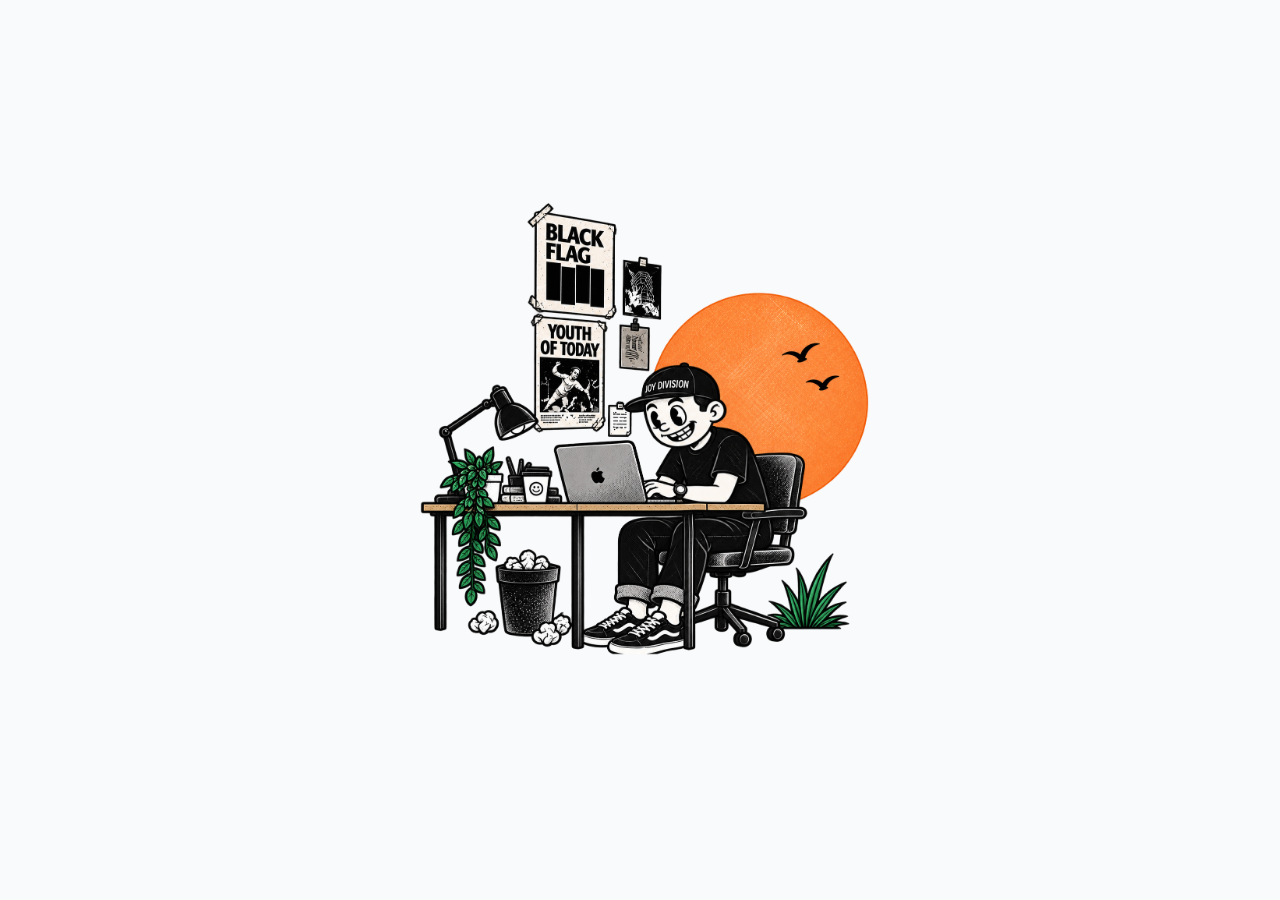
==== index.html @ a3564356 "Use animated WebP artwork directly on homepage" ====
<!doctype html>
<html lang="en">
<head>
<meta charset="utf-8">
<meta name="viewport" content="width=device-width,initial-scale=1">
<meta name="theme-color" content="#f9fafb">
<title>Dion — Product Designer</title>
<script>
try{
  const reduceMotion=window.matchMedia("(prefers-reduced-motion: reduce)").matches;
  if(!reduceMotion&&!sessionStorage.getItem("portfolioIntroSeen")){
    document.documentElement.classList.add("first-visit-intro");
    sessionStorage.setItem("portfolioIntroSeen","1");
  }
}catch(e){}
</script>
<link rel="preconnect" href="https://fonts.googleapis.com">
<link rel="preload" as="image" href="/assets/motion/home-motion-poc-v6-head-torso-stronger.webp" type="image/webp" fetchpriority="high">
<link rel="preload" as="image" href="/assets/motion/homepage-unfiltered-skate-motion.webp" type="image/webp">
<link rel="prefetch" href="/about.html">
<link rel="preconnect" href="https://fonts.gstatic.com" crossorigin>
<link href="https://fonts.googleapis.com/css2?family=Instrument+Sans:ital,wght@0,400;0,500;0,600;0,700;1,700&family=Inter:wght@500&display=swap" rel="stylesheet">
<style>
:root{--bg:#f9fafb;--ink:#111827;--body:#374151;--muted:#6b7280;--green:#15803d;--orange:#ff9340;--bar:#f4f3f6;--blue:#2563eb}
*{box-sizing:border-box}html,body{margin:0;min-height:100%;background:var(--bg);color:var(--ink)}
body{font-family:"Instrument Sans",system-ui,sans-serif}
.page{height:100svh;min-height:600px;display:flex;flex-direction:column;overflow:hidden}.page.page-enter .hero,.page.page-enter .modebar{opacity:0;transform:translateY(12px)}.page.page-enter.is-loaded .hero,.page.page-enter.is-loaded .modebar{opacity:1;transform:none;transition:opacity .58s ease,transform .62s cubic-bezier(.22,1,.36,1)}.page.page-enter.is-loaded .modebar{transition-delay:.08s}
.nav{height:92px;flex:0 0 92px;padding:32px 80px;display:flex;align-items:center;justify-content:space-between}
.logo{width:23px;height:28px;display:block}.navlinks{display:flex;gap:48px}.nav a,.secondary{font-size:14px;font-weight:500;color:var(--muted);text-decoration:none}.navlinks a{position:relative;transition:color .22s ease}.navlinks a:hover,.navlinks a:focus-visible,.navlinks a.active{color:var(--ink)}.navlinks a::after{content:"";position:absolute;left:0;right:0;top:50%;height:3px;background:var(--orange);transform:scaleX(0);transform-origin:left center;transition:transform .62s cubic-bezier(.22,1,.36,1);transition-delay:0s;pointer-events:none}.navlinks a.active::after,.navlinks a.is-leaving::after{transform:scaleX(1);transition-delay:.18s}
.hero{flex:1;min-height:0;display:grid;grid-template-columns:minmax(300px,1fr) minmax(350px,1fr);gap:56px;align-items:center;padding:clamp(24px,5vh,72px) 80px}
.art-stage{position:relative;width:100%;aspect-ratio:1312/1199;max-height:100%}.art{position:absolute;inset:0;width:100%;height:100%;object-fit:contain;display:block;opacity:0;transform:translateX(12px);transition:opacity .58s ease,transform .65s cubic-bezier(.22,1,.36,1);pointer-events:none}.art.is-active{opacity:1;transform:translateX(0);z-index:1}
.copy{display:flex;flex-direction:column;gap:clamp(22px,3.2vh,40px);align-items:flex-start}.copy>h1,.copy>.intro,.copy>.actions{transition:opacity .3s ease,transform .42s cubic-bezier(.22,1,.36,1)}.hero.is-switching .copy>h1,.hero.is-switching .copy>.intro,.hero.is-switching .copy>.actions{opacity:0;transform:translateY(8px)}.hero.is-entering .copy>h1{animation:copyIn .42s .03s both cubic-bezier(.22,1,.36,1)}.hero.is-entering .copy>.intro{animation:copyIn .42s .09s both cubic-bezier(.22,1,.36,1)}.hero.is-entering .copy>.actions{animation:copyIn .42s .15s both cubic-bezier(.22,1,.36,1)}@keyframes copyIn{from{opacity:0;transform:translateY(8px)}to{opacity:1;transform:none}}@media(prefers-reduced-motion:reduce){.art,.copy>h1,.copy>.intro,.copy>.actions,.switch,.knob,.navlinks a,.navlinks a::after,.mode-nudge,.mode-nudge path{transition:none!important;animation:none!important}}
h1{font-size:clamp(48px,4.45vw,64px);line-height:.95;letter-spacing:-.035em;margin:0;font-weight:700;max-width:612px}
.accent-green{color:var(--green);font-style:italic}.accent-orange{color:var(--orange);font-style:italic}.strike{text-decoration:line-through}
.intro{font-size:clamp(19px,1.67vw,24px);line-height:1.6;color:var(--body);margin:0;max-width:612px}
.actions{display:flex;align-items:center;gap:24px}.primary{border:0;border-radius:4px;background:var(--ink);color:#fff;padding:14px 28px;font:600 14px "Instrument Sans",sans-serif;text-decoration:none;cursor:pointer}.secondary{font-weight:600;border:0;background:none;padding:0;cursor:pointer}
.modebar{height:68px;flex:0 0 68px;background:var(--bar);display:flex;align-items:center;justify-content:center;position:relative}.mode-nudge{position:absolute;left:50%;bottom:52px;width:250px;text-align:center;transform:translateX(-50%) translateY(6px);opacity:0;visibility:hidden;pointer-events:none;color:#4b5563;font:500 16px/1.25 "Instrument Sans",sans-serif;font-style:italic;transition:opacity .5s ease,transform .55s cubic-bezier(.22,1,.36,1),visibility 0s linear .55s}.mode-nudge.is-visible{opacity:1;visibility:visible;transform:translateX(-50%) translateY(0);transition-delay:0s;animation:nudgeBob 1.8s .7s ease-in-out infinite}.mode-nudge svg{display:block;width:82px;height:38px;margin:3px auto 0;overflow:visible}.mode-nudge path{fill:none;stroke:currentColor;stroke-width:1.8;stroke-linecap:round;stroke-linejoin:round;stroke-dasharray:120;stroke-dashoffset:120}.mode-nudge.is-visible path{animation:nudgeDraw .8s .18s forwards cubic-bezier(.22,1,.36,1)}@keyframes nudgeDraw{to{stroke-dashoffset:0}}@keyframes nudgeBob{0%,100%{margin-bottom:0}50%{margin-bottom:5px}}
.mode{display:flex;align-items:center;gap:16px;font:500 16px/24px Inter,sans-serif;letter-spacing:.08px}.mode-label{color:var(--muted);cursor:pointer;transition:color .22s ease}.mode-label:hover,.mode-label:focus-visible,.mode-label.is-active{color:var(--ink)}
.switch{width:68px;height:36px;padding:2px;border:0;border-radius:999px;background:#e1e5ed;display:flex;align-items:center;cursor:pointer;transition:background .28s ease}.switch:hover{background:rgba(37,99,235,.5)}.knob{width:32px;height:32px;border-radius:50%;background:#fff;box-shadow:0 1px 2px rgba(0,0,0,.15);display:grid;place-items:center;transform:translateX(0);transition:transform .2s}.knob:before{content:"×";font:500 20px/1 Inter;color:#6b7280}
body.unfiltered .switch{background:var(--blue)}body.unfiltered .switch:hover{background:rgba(37,99,235,.5)}body.unfiltered .knob{transform:translateX(32px)}body.unfiltered .knob:before{content:"✓";font-size:15px;color:var(--blue)}
.page.is-page-leaving .hero,.page.is-page-leaving .modebar{opacity:0;transform:translateY(10px);transition:opacity .38s ease,transform .44s cubic-bezier(.22,1,.36,1)}@media(max-width:900px){.page{height:auto;min-height:100svh;overflow:visible}.nav{height:auto;flex:0 0 auto;padding:24px 28px}.navlinks{gap:24px}.hero{min-height:calc(100svh - 160px);grid-template-columns:1fr;gap:32px;padding:40px 28px 56px}.art-stage{max-width:560px;margin:auto}.copy{gap:28px;align-items:center;text-align:center}.actions{justify-content:center}h1{font-size:clamp(44px,10vw,64px)}.intro{font-size:20px}.modebar{position:sticky;bottom:0;z-index:5}}
@media(max-width:520px){.nav{padding:22px 20px}.navlinks{gap:18px}.hero{padding:24px 20px 40px}.art{min-width:0}.copy{min-width:0;align-items:center;text-align:center}h1{font-size:44px}.intro{font-size:18px;line-height:1.55}.actions{align-items:center;justify-content:center;flex-direction:column;gap:18px}.mode{gap:10px;font-size:14px}.switch{transform:scale(.9)}}


/* First-visit homepage choreography */
.first-visit-intro .page.page-enter .hero{opacity:1;transform:none}
.first-visit-intro .nav{opacity:0;transform:translateY(-14px)}
.first-visit-intro .copy>h1,
.first-visit-intro .copy>.intro,
.first-visit-intro .copy>.actions{opacity:0;transform:translateY(12px)}
.first-visit-intro .modebar{opacity:0!important;transform:translateY(14px)!important}
.first-visit-intro .art-stage{opacity:0;transform:translate(var(--intro-x,0px),calc(var(--intro-y,0px) + 8px)) scale(.965);will-change:transform,opacity}
.first-visit-intro.intro-art-visible .art-stage{opacity:1;transform:translate(var(--intro-x,0px),calc(var(--intro-y,0px) - 3px)) scale(1);transition:opacity 1.05s cubic-bezier(.22,.61,.36,1),transform 1.25s cubic-bezier(.16,1,.3,1)}
.first-visit-intro.intro-art-settled .art-stage{opacity:1;transform:none;transition:transform .95s cubic-bezier(.16,1,.3,1)}
.first-visit-intro.intro-content-visible .copy>h1{opacity:1;transform:none;transition:opacity .68s ease,transform .82s cubic-bezier(.16,1,.3,1)}
.first-visit-intro.intro-content-visible .copy>.intro{opacity:1;transform:none;transition:opacity .68s .12s ease,transform .82s .12s cubic-bezier(.16,1,.3,1)}
.first-visit-intro.intro-content-visible .copy>.actions{opacity:1;transform:none;transition:opacity .68s .24s ease,transform .82s .24s cubic-bezier(.16,1,.3,1)}
.first-visit-intro.intro-chrome-visible .nav{opacity:1;transform:none;transition:opacity .85s ease,transform 1s cubic-bezier(.16,1,.3,1)}
.first-visit-intro.intro-chrome-visible .modebar{opacity:1!important;transform:none!important;transition:opacity .85s .08s ease,transform 1s .08s cubic-bezier(.16,1,.3,1)!important}
@media(max-width:900px){
  .first-visit-intro .art-stage{transform:translateY(8px) scale(.975)}
  .first-visit-intro.intro-art-visible .art-stage{transform:translateY(-3px) scale(1)}
  .first-visit-intro.intro-art-settled .art-stage{transform:none}
}

/* Accessibility hardening */
.skip-link{position:fixed;top:12px;left:12px;z-index:9999;padding:10px 14px;background:#111827;color:#fff;border-radius:6px;font:600 14px/1.2 "Instrument Sans",sans-serif;text-decoration:none;transform:translateY(-160%);transition:transform .2s ease}
.skip-link:focus{transform:translateY(0)}
a:focus-visible,button:focus-visible,[tabindex]:focus-visible{outline:3px solid #ff9340;outline-offset:4px;border-radius:3px}
@media(prefers-reduced-motion:reduce){html{scroll-behavior:auto!important}*,*::before,*::after{animation-duration:.01ms!important;animation-iteration-count:1!important;transition-duration:.01ms!important;transition-delay:0s!important}}
</style></head>
<body>
<a class="skip-link" href="#main-content">Skip to main content</a><div class="page page-enter"><header class="nav">
<img class="logo" src="/assets/dp-logo.svg" alt="Dion">
<nav class="navlinks" aria-label="Main navigation"><a class="active" href="/" aria-current="page">Home</a><a href="/work.html">Work</a><a href="/about.html">About + Contact</a></nav></header>
<main id="main-content" class="hero"><div class="art-stage"><img id="artFiltered" class="art is-active" src="/assets/motion/home-motion-poc-v6-head-torso-stronger.webp" alt="" fetchpriority="high" decoding="async"><img id="artUnfiltered" class="art" src="/assets/motion/homepage-unfiltered-skate-motion.webp" alt="" loading="eager" decoding="async"></div>
<section class="copy" aria-live="polite"><h1 id="headline">Designing <span class="accent-green">thoughtful</span> digital <span class="accent-orange">products</span>.</h1>
<p class="intro" id="intro">Hi, I'm Dion - a Lead Product Designer based in Berlin with 13+ years of experience designing digital products across mobile and web.</p>
<div class="actions"><a class="primary" id="workCta" href="/work.html">View selected work →</a><a class="secondary" id="cvCta" href="/assets/Dion_Pramadhan-Resume-2026.pdf" download>Download CV</a></div></section></main>
<footer class="modebar"><div id="modeNudge" class="mode-nudge" aria-hidden="true"><span id="nudgeText">Try the wild side.</span><svg id="nudgeArrow" viewBox="0 0 82 38" aria-hidden="true"><path d="M3 4 C 24 5, 48 8, 60 24 C 65 30, 68 33, 76 34 M 67 27 L 76 34 L 68 37"/></svg></div><div class="mode"><span id="filteredLabel" class="mode-label is-active" role="button" tabindex="0">Filtered</span><button id="modeSwitch" class="switch" type="button" role="switch" aria-checked="false" aria-label="Toggle unfiltered mode"><span class="knob"></span></button><span id="unfilteredLabel" class="mode-label" role="button" tabindex="0">Unfiltered</span></div></footer></div>
<script>
const pageEl=document.querySelector(".page");
const isFirstVisitIntro=document.documentElement.classList.contains("first-visit-intro");
if(isFirstVisitIntro){
  const stage=document.querySelector(".art-stage");
  const positionIntroArt=()=>{
    if(window.matchMedia("(max-width: 900px)").matches){
      stage.style.setProperty("--intro-x","0px");
      stage.style.setProperty("--intro-y","0px");
      return;
    }
    const rect=stage.getBoundingClientRect();
    const dx=(window.innerWidth/2)-(rect.left+rect.width/2);
    const dy=(window.innerHeight/2)-(rect.top+rect.height/2);
    stage.style.setProperty("--intro-x",dx+"px");
    stage.style.setProperty("--intro-y",dy+"px");
  };
  positionIntroArt();
  requestAnimationFrame(()=>requestAnimationFrame(()=>{
    setTimeout(()=>{
      document.documentElement.classList.add("intro-art-visible");
      setTimeout(()=>document.documentElement.classList.add("intro-art-settled"),820);
      setTimeout(()=>document.documentElement.classList.add("intro-content-visible"),1450);
      setTimeout(()=>document.documentElement.classList.add("intro-chrome-visible"),2250);
      setTimeout(()=>{
        document.documentElement.classList.remove("first-visit-intro","intro-art-visible","intro-art-settled","intro-content-visible","intro-chrome-visible");
        stage.style.removeProperty("--intro-x");
        stage.style.removeProperty("--intro-y");
        pageEl.classList.add("is-loaded");
      },3350);
    },320);
  }));
}else{
  requestAnimationFrame(()=>requestAnimationFrame(()=>pageEl.classList.add("is-loaded")));
}
const filtered={art:"/assets/motion/home-motion-poc-v6-head-torso-stronger.webp",headline:'Designing <span class="accent-green">thoughtful</span> digital <span class="accent-orange">products</span>.',intro:"Hi, I'm Dion - a Lead Product Designer based in Berlin with 13+ years of experience designing digital products across mobile and web.",work:"View selected work →",cv:"Download CV"};
const unfiltered={art:"/assets/motion/homepage-unfiltered-skate-motion.webp",headline:'Designing <span class="accent-green strike">fucking</span><span class="accent-green"> useful</span> digital <span class="accent-orange strike">shit</span>.',intro:"Hi, I’m Dion. I’ve spent 13+ years designing digital shit, arguing about edge cases, fixing things nobody thought about, and occasionally moving rectangles around until everyone agrees.",work:"Fine, show me the work →",cv:"Another goddamn CV"};
const sw=document.getElementById("modeSwitch"),modeNudge=document.getElementById("modeNudge"),nudgeArrow=document.getElementById("nudgeArrow"),nudgeText=document.getElementById("nudgeText"),filteredLabel=document.getElementById("filteredLabel"),unfilteredLabel=document.getElementById("unfilteredLabel"),hero=document.querySelector(".hero"),artFiltered=document.getElementById("artFiltered"),artUnfiltered=document.getElementById("artUnfiltered"),headline=document.getElementById("headline"),intro=document.getElementById("intro"),work=document.getElementById("workCta"),cv=document.getElementById("cvCta");let isUnfiltered=false,isAnimating=false,nudgeTimer=null,nudgeHideTimer=null;

const hideNudge=()=>{clearTimeout(nudgeHideTimer);modeNudge.classList.remove("is-visible")};const nudgeCopy=()=>isUnfiltered?"Back to the professional side.":"Try the wild side.";const scheduleNudge=(delay=11000)=>{clearTimeout(nudgeTimer);nudgeTimer=setTimeout(()=>{showNudge(nudgeCopy(),4200)},delay)};const showNudge=(text,duration=4200)=>{hideNudge();nudgeText.textContent=text;nudgeArrow.style.transform=isUnfiltered?"scaleX(-1)":"none";requestAnimationFrame(()=>modeNudge.classList.add("is-visible"));nudgeHideTimer=setTimeout(()=>{hideNudge();scheduleNudge(11000)},duration)};scheduleNudge(isFirstVisitIntro?7300:3000);
sw.addEventListener("click",()=>{if(isAnimating)return;clearTimeout(nudgeTimer);hideNudge();isAnimating=true;isUnfiltered=!isUnfiltered;const s=isUnfiltered?unfiltered:filtered;document.body.classList.toggle("unfiltered",isUnfiltered);sw.setAttribute("aria-checked",String(isUnfiltered));filteredLabel.classList.toggle("is-active",!isUnfiltered);unfilteredLabel.classList.toggle("is-active",isUnfiltered);hero.classList.remove("is-entering");hero.classList.add("is-switching");setTimeout(()=>{artFiltered.classList.toggle("is-active",!isUnfiltered);artUnfiltered.classList.toggle("is-active",isUnfiltered);headline.innerHTML=s.headline;intro.textContent=s.intro;work.textContent=s.work;cv.textContent=s.cv;hero.classList.remove("is-switching");void hero.offsetWidth;hero.classList.add("is-entering");setTimeout(()=>{hero.classList.remove("is-entering");isAnimating=false;nudgeTimer=setTimeout(()=>showNudge(nudgeCopy(),4500),1500)},620)},260);});
const setMode=wantUnfiltered=>{if(isAnimating||isUnfiltered===wantUnfiltered)return;sw.click()};filteredLabel.addEventListener("click",()=>setMode(false));unfilteredLabel.addEventListener("click",()=>setMode(true));filteredLabel.addEventListener("keydown",e=>{if(e.key==="Enter"||e.key===" "){e.preventDefault();setMode(false)}});unfilteredLabel.addEventListener("keydown",e=>{if(e.key==="Enter"||e.key===" "){e.preventDefault();setMode(true)}});
document.querySelectorAll(".navlinks a:not(.active)").forEach(link=>{link.addEventListener("click",e=>{const href=link.getAttribute("href");if(!href||href.startsWith("mailto:"))return;e.preventDefault();document.querySelectorAll(".navlinks a").forEach(a=>a.classList.remove("active","is-leaving"));link.classList.add("active","is-leaving");const page=document.querySelector(".page");setTimeout(()=>page&&page.classList.add("is-page-leaving"),260);setTimeout(()=>{if(href.startsWith("#")){const target=document.querySelector(href);if(target)target.scrollIntoView({behavior:"smooth"});else location.href=href}else location.href=href},980)})});
</script></body></html>
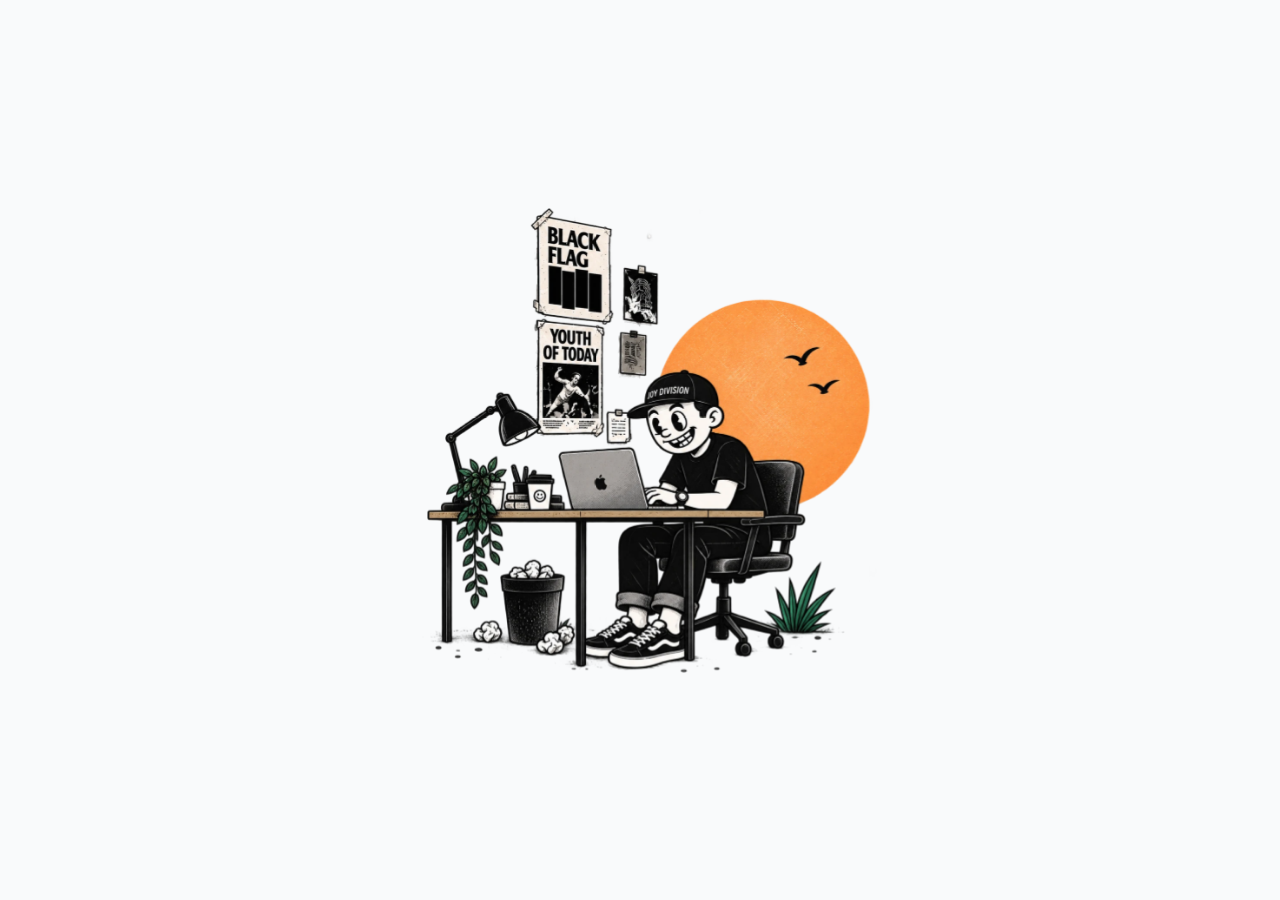
==== commit e67498eb: "Revert homepage artwork to static images" ====
--- a/index.html
+++ b/index.html
@@ -15,8 +15,8 @@
 }catch(e){}
 </script>
 <link rel="preconnect" href="https://fonts.googleapis.com">
-<link rel="preload" as="image" href="/assets/motion/home-motion-poc-v6-head-torso-stronger.webp" type="image/webp" fetchpriority="high">
-<link rel="preload" as="image" href="/assets/motion/homepage-unfiltered-skate-motion.webp" type="image/webp">
+<link rel="preload" as="image" href="/assets/home-filtered.webp" type="image/webp" fetchpriority="high">
+<link rel="preload" as="image" href="/assets/home-unfiltered.webp" type="image/webp">
 <link rel="prefetch" href="/about.html">
 <link rel="preconnect" href="https://fonts.gstatic.com" crossorigin>
 <link href="https://fonts.googleapis.com/css2?family=Instrument+Sans:ital,wght@0,400;0,500;0,600;0,700;1,700&family=Inter:wght@500&display=swap" rel="stylesheet">
@@ -73,7 +73,7 @@
 <a class="skip-link" href="#main-content">Skip to main content</a><div class="page page-enter"><header class="nav">
 <img class="logo" src="/assets/dp-logo.svg" alt="Dion">
 <nav class="navlinks" aria-label="Main navigation"><a class="active" href="/" aria-current="page">Home</a><a href="/work.html">Work</a><a href="/about.html">About + Contact</a></nav></header>
-<main id="main-content" class="hero"><div class="art-stage"><img id="artFiltered" class="art is-active" src="/assets/motion/home-motion-poc-v6-head-torso-stronger.webp" alt="" fetchpriority="high" decoding="async"><img id="artUnfiltered" class="art" src="/assets/motion/homepage-unfiltered-skate-motion.webp" alt="" loading="eager" decoding="async"></div>
+<main id="main-content" class="hero"><div class="art-stage"><img id="artFiltered" class="art is-active" src="/assets/home-filtered.webp" alt="" fetchpriority="high" decoding="async"><img id="artUnfiltered" class="art" src="/assets/home-unfiltered.webp" alt="" loading="eager" decoding="async"></div>
 <section class="copy" aria-live="polite"><h1 id="headline">Designing <span class="accent-green">thoughtful</span> digital <span class="accent-orange">products</span>.</h1>
 <p class="intro" id="intro">Hi, I'm Dion - a Lead Product Designer based in Berlin with 13+ years of experience designing digital products across mobile and web.</p>
 <div class="actions"><a class="primary" id="workCta" href="/work.html">View selected work →</a><a class="secondary" id="cvCta" href="/assets/Dion_Pramadhan-Resume-2026.pdf" download>Download CV</a></div></section></main>
@@ -113,8 +113,8 @@
 }else{
   requestAnimationFrame(()=>requestAnimationFrame(()=>pageEl.classList.add("is-loaded")));
 }
-const filtered={art:"/assets/motion/home-motion-poc-v6-head-torso-stronger.webp",headline:'Designing <span class="accent-green">thoughtful</span> digital <span class="accent-orange">products</span>.',intro:"Hi, I'm Dion - a Lead Product Designer based in Berlin with 13+ years of experience designing digital products across mobile and web.",work:"View selected work →",cv:"Download CV"};
-const unfiltered={art:"/assets/motion/homepage-unfiltered-skate-motion.webp",headline:'Designing <span class="accent-green strike">fucking</span><span class="accent-green"> useful</span> digital <span class="accent-orange strike">shit</span>.',intro:"Hi, I’m Dion. I’ve spent 13+ years designing digital shit, arguing about edge cases, fixing things nobody thought about, and occasionally moving rectangles around until everyone agrees.",work:"Fine, show me the work →",cv:"Another goddamn CV"};
+const filtered={art:"/assets/home-filtered.webp",headline:'Designing <span class="accent-green">thoughtful</span> digital <span class="accent-orange">products</span>.',intro:"Hi, I'm Dion - a Lead Product Designer based in Berlin with 13+ years of experience designing digital products across mobile and web.",work:"View selected work →",cv:"Download CV"};
+const unfiltered={art:"/assets/home-unfiltered.webp",headline:'Designing <span class="accent-green strike">fucking</span><span class="accent-green"> useful</span> digital <span class="accent-orange strike">shit</span>.',intro:"Hi, I’m Dion. I’ve spent 13+ years designing digital shit, arguing about edge cases, fixing things nobody thought about, and occasionally moving rectangles around until everyone agrees.",work:"Fine, show me the work →",cv:"Another goddamn CV"};
 const sw=document.getElementById("modeSwitch"),modeNudge=document.getElementById("modeNudge"),nudgeArrow=document.getElementById("nudgeArrow"),nudgeText=document.getElementById("nudgeText"),filteredLabel=document.getElementById("filteredLabel"),unfilteredLabel=document.getElementById("unfilteredLabel"),hero=document.querySelector(".hero"),artFiltered=document.getElementById("artFiltered"),artUnfiltered=document.getElementById("artUnfiltered"),headline=document.getElementById("headline"),intro=document.getElementById("intro"),work=document.getElementById("workCta"),cv=document.getElementById("cvCta");let isUnfiltered=false,isAnimating=false,nudgeTimer=null,nudgeHideTimer=null;
 
 const hideNudge=()=>{clearTimeout(nudgeHideTimer);modeNudge.classList.remove("is-visible")};const nudgeCopy=()=>isUnfiltered?"Back to the professional side.":"Try the wild side.";const scheduleNudge=(delay=11000)=>{clearTimeout(nudgeTimer);nudgeTimer=setTimeout(()=>{showNudge(nudgeCopy(),4200)},delay)};const showNudge=(text,duration=4200)=>{hideNudge();nudgeText.textContent=text;nudgeArrow.style.transform=isUnfiltered?"scaleX(-1)":"none";requestAnimationFrame(()=>modeNudge.classList.add("is-visible"));nudgeHideTimer=setTimeout(()=>{hideNudge();scheduleNudge(11000)},duration)};scheduleNudge(isFirstVisitIntro?7300:3000);
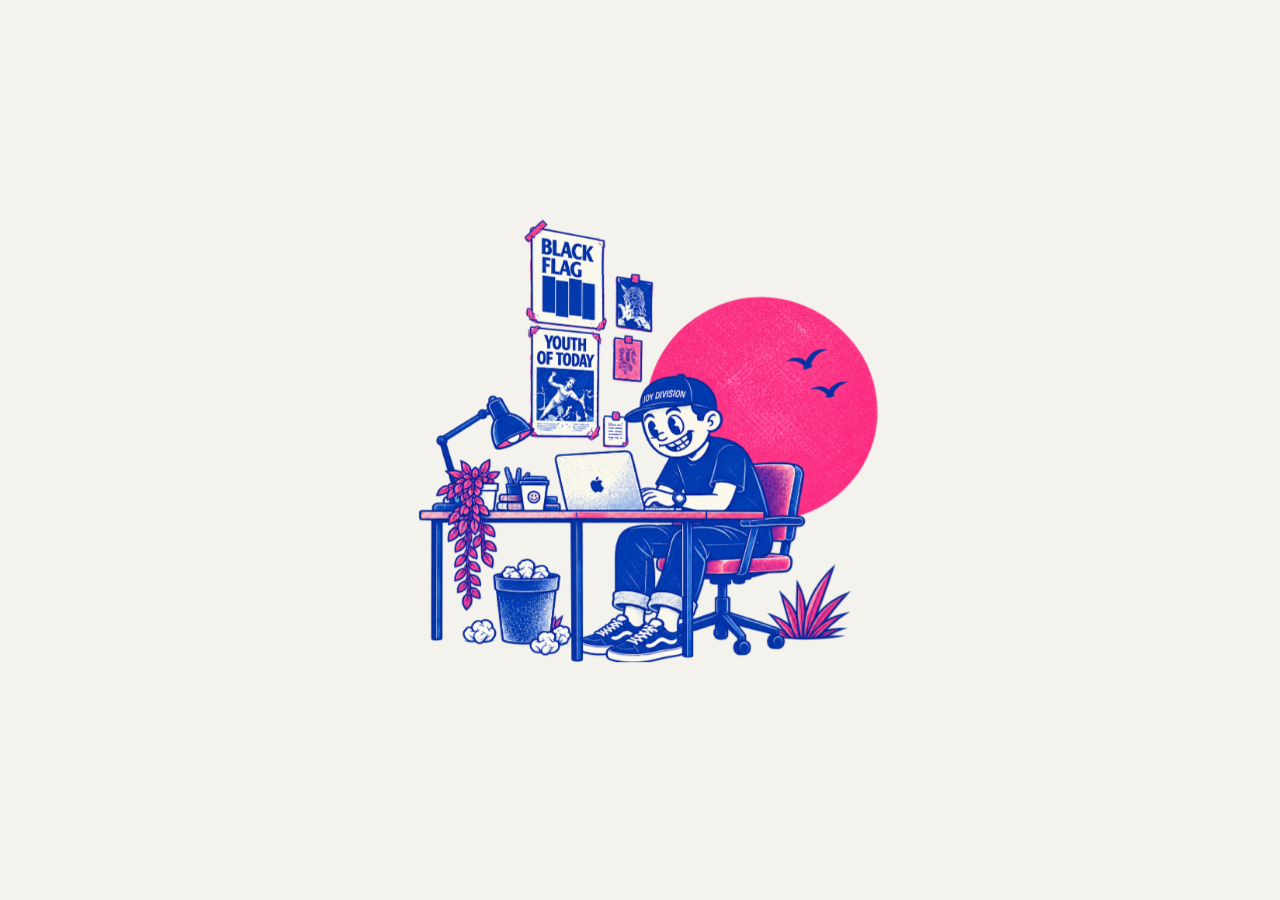
==== commit 49a99337: "Refresh homepage illustrations and palette" ====
--- a/index.html
+++ b/index.html
@@ -3,7 +3,7 @@
 <head>
 <meta charset="utf-8">
 <meta name="viewport" content="width=device-width,initial-scale=1">
-<meta name="theme-color" content="#f9fafb">
+<meta name="theme-color" content="#f3f2ed">
 <title>Dion — Product Designer</title>
 <script>
 try{
@@ -15,25 +15,25 @@
 }catch(e){}
 </script>
 <link rel="preconnect" href="https://fonts.googleapis.com">
-<link rel="preload" as="image" href="/assets/home-filtered.webp" type="image/webp" fetchpriority="high">
-<link rel="preload" as="image" href="/assets/home-unfiltered.webp" type="image/webp">
+<link rel="preload" as="image" href="/assets/pramadion-home-desk.webp" type="image/webp" fetchpriority="high">
+<link rel="preload" as="image" href="/assets/pramadion-home-skate.webp" type="image/webp">
 <link rel="prefetch" href="/about.html">
 <link rel="preconnect" href="https://fonts.gstatic.com" crossorigin>
 <link href="https://fonts.googleapis.com/css2?family=Instrument+Sans:ital,wght@0,400;0,500;0,600;0,700;1,700&family=Inter:wght@500&display=swap" rel="stylesheet">
 <style>
-:root{--bg:#f9fafb;--ink:#111827;--body:#374151;--muted:#6b7280;--green:#15803d;--orange:#ff9340;--bar:#f4f3f6;--blue:#2563eb}
+:root{--bg:#f3f2ed;--ink:#2b4d8e;--body:#2b4d8e;--muted:#66779d;--green:#2b4d8e;--orange:#c84b7e;--bar:#f3f2ed;--blue:#2b4d8e;--pink:#c84b7e}
 *{box-sizing:border-box}html,body{margin:0;min-height:100%;background:var(--bg);color:var(--ink)}
 body{font-family:"Instrument Sans",system-ui,sans-serif}
 .page{height:100svh;min-height:600px;display:flex;flex-direction:column;overflow:hidden}.page.page-enter .hero,.page.page-enter .modebar{opacity:0;transform:translateY(12px)}.page.page-enter.is-loaded .hero,.page.page-enter.is-loaded .modebar{opacity:1;transform:none;transition:opacity .58s ease,transform .62s cubic-bezier(.22,1,.36,1)}.page.page-enter.is-loaded .modebar{transition-delay:.08s}
 .nav{height:92px;flex:0 0 92px;padding:32px 80px;display:flex;align-items:center;justify-content:space-between}
-.logo{width:23px;height:28px;display:block}.navlinks{display:flex;gap:48px}.nav a,.secondary{font-size:14px;font-weight:500;color:var(--muted);text-decoration:none}.navlinks a{position:relative;transition:color .22s ease}.navlinks a:hover,.navlinks a:focus-visible,.navlinks a.active{color:var(--ink)}.navlinks a::after{content:"";position:absolute;left:0;right:0;top:50%;height:3px;background:var(--orange);transform:scaleX(0);transform-origin:left center;transition:transform .62s cubic-bezier(.22,1,.36,1);transition-delay:0s;pointer-events:none}.navlinks a.active::after,.navlinks a.is-leaving::after{transform:scaleX(1);transition-delay:.18s}
+.logo{width:23px;height:28px;display:block;color:var(--blue)}.navlinks{display:flex;gap:48px}.nav a,.secondary{font-size:14px;font-weight:500;color:var(--muted);text-decoration:none}.navlinks a{position:relative;transition:color .22s ease}.navlinks a:hover,.navlinks a:focus-visible,.navlinks a.active{color:var(--ink)}.navlinks a::after{content:"";position:absolute;left:0;right:0;top:50%;height:3px;background:var(--pink);transform:scaleX(0);transform-origin:left center;transition:transform .62s cubic-bezier(.22,1,.36,1);transition-delay:0s;pointer-events:none}.navlinks a.active::after,.navlinks a.is-leaving::after{transform:scaleX(1);transition-delay:.18s}
 .hero{flex:1;min-height:0;display:grid;grid-template-columns:minmax(300px,1fr) minmax(350px,1fr);gap:56px;align-items:center;padding:clamp(24px,5vh,72px) 80px}
 .art-stage{position:relative;width:100%;aspect-ratio:1312/1199;max-height:100%}.art{position:absolute;inset:0;width:100%;height:100%;object-fit:contain;display:block;opacity:0;transform:translateX(12px);transition:opacity .58s ease,transform .65s cubic-bezier(.22,1,.36,1);pointer-events:none}.art.is-active{opacity:1;transform:translateX(0);z-index:1}
 .copy{display:flex;flex-direction:column;gap:clamp(22px,3.2vh,40px);align-items:flex-start}.copy>h1,.copy>.intro,.copy>.actions{transition:opacity .3s ease,transform .42s cubic-bezier(.22,1,.36,1)}.hero.is-switching .copy>h1,.hero.is-switching .copy>.intro,.hero.is-switching .copy>.actions{opacity:0;transform:translateY(8px)}.hero.is-entering .copy>h1{animation:copyIn .42s .03s both cubic-bezier(.22,1,.36,1)}.hero.is-entering .copy>.intro{animation:copyIn .42s .09s both cubic-bezier(.22,1,.36,1)}.hero.is-entering .copy>.actions{animation:copyIn .42s .15s both cubic-bezier(.22,1,.36,1)}@keyframes copyIn{from{opacity:0;transform:translateY(8px)}to{opacity:1;transform:none}}@media(prefers-reduced-motion:reduce){.art,.copy>h1,.copy>.intro,.copy>.actions,.switch,.knob,.navlinks a,.navlinks a::after,.mode-nudge,.mode-nudge path{transition:none!important;animation:none!important}}
 h1{font-size:clamp(48px,4.45vw,64px);line-height:.95;letter-spacing:-.035em;margin:0;font-weight:700;max-width:612px}
 .accent-green{color:var(--green);font-style:italic}.accent-orange{color:var(--orange);font-style:italic}.strike{text-decoration:line-through}
 .intro{font-size:clamp(19px,1.67vw,24px);line-height:1.6;color:var(--body);margin:0;max-width:612px}
-.actions{display:flex;align-items:center;gap:24px}.primary{border:0;border-radius:4px;background:var(--ink);color:#fff;padding:14px 28px;font:600 14px "Instrument Sans",sans-serif;text-decoration:none;cursor:pointer}.secondary{font-weight:600;border:0;background:none;padding:0;cursor:pointer}
+.actions{display:flex;align-items:center;gap:24px}.primary{border:0;border-radius:4px;background:var(--blue);color:#fff;padding:14px 28px;font:600 14px "Instrument Sans",sans-serif;text-decoration:none;cursor:pointer}.secondary{font-weight:600;border:0;background:none;padding:0;cursor:pointer}
 .modebar{height:68px;flex:0 0 68px;background:var(--bar);display:flex;align-items:center;justify-content:center;position:relative}.mode-nudge{position:absolute;left:50%;bottom:52px;width:250px;text-align:center;transform:translateX(-50%) translateY(6px);opacity:0;visibility:hidden;pointer-events:none;color:#4b5563;font:500 16px/1.25 "Instrument Sans",sans-serif;font-style:italic;transition:opacity .5s ease,transform .55s cubic-bezier(.22,1,.36,1),visibility 0s linear .55s}.mode-nudge.is-visible{opacity:1;visibility:visible;transform:translateX(-50%) translateY(0);transition-delay:0s;animation:nudgeBob 1.8s .7s ease-in-out infinite}.mode-nudge svg{display:block;width:82px;height:38px;margin:3px auto 0;overflow:visible}.mode-nudge path{fill:none;stroke:currentColor;stroke-width:1.8;stroke-linecap:round;stroke-linejoin:round;stroke-dasharray:120;stroke-dashoffset:120}.mode-nudge.is-visible path{animation:nudgeDraw .8s .18s forwards cubic-bezier(.22,1,.36,1)}@keyframes nudgeDraw{to{stroke-dashoffset:0}}@keyframes nudgeBob{0%,100%{margin-bottom:0}50%{margin-bottom:5px}}
 .mode{display:flex;align-items:center;gap:16px;font:500 16px/24px Inter,sans-serif;letter-spacing:.08px}.mode-label{color:var(--muted);cursor:pointer;transition:color .22s ease}.mode-label:hover,.mode-label:focus-visible,.mode-label.is-active{color:var(--ink)}
 .switch{width:68px;height:36px;padding:2px;border:0;border-radius:999px;background:#e1e5ed;display:flex;align-items:center;cursor:pointer;transition:background .28s ease}.switch:hover{background:rgba(37,99,235,.5)}.knob{width:32px;height:32px;border-radius:50%;background:#fff;box-shadow:0 1px 2px rgba(0,0,0,.15);display:grid;place-items:center;transform:translateX(0);transition:transform .2s}.knob:before{content:"×";font:500 20px/1 Inter;color:#6b7280}
@@ -64,16 +64,16 @@
 }
 
 /* Accessibility hardening */
-.skip-link{position:fixed;top:12px;left:12px;z-index:9999;padding:10px 14px;background:#111827;color:#fff;border-radius:6px;font:600 14px/1.2 "Instrument Sans",sans-serif;text-decoration:none;transform:translateY(-160%);transition:transform .2s ease}
+.skip-link{position:fixed;top:12px;left:12px;z-index:9999;padding:10px 14px;background:#2b4d8e;color:#fff;border-radius:6px;font:600 14px/1.2 "Instrument Sans",sans-serif;text-decoration:none;transform:translateY(-160%);transition:transform .2s ease}
 .skip-link:focus{transform:translateY(0)}
-a:focus-visible,button:focus-visible,[tabindex]:focus-visible{outline:3px solid #ff9340;outline-offset:4px;border-radius:3px}
+a:focus-visible,button:focus-visible,[tabindex]:focus-visible{outline:3px solid #c84b7e;outline-offset:4px;border-radius:3px}
 @media(prefers-reduced-motion:reduce){html{scroll-behavior:auto!important}*,*::before,*::after{animation-duration:.01ms!important;animation-iteration-count:1!important;transition-duration:.01ms!important;transition-delay:0s!important}}
 </style></head>
 <body>
 <a class="skip-link" href="#main-content">Skip to main content</a><div class="page page-enter"><header class="nav">
-<img class="logo" src="/assets/dp-logo.svg" alt="Dion">
+<svg class="logo" viewBox="0 0 23 28" role="img" aria-label="Dion" xmlns="http://www.w3.org/2000/svg"><path fill-rule="evenodd" clip-rule="evenodd" d="M11.5 0H0V22.8571H4.6V28H5.75H6.9H11.5V25.7143H6.9V22.8571H11.5C17.8513 22.8571 23 17.7404 23 11.4286C23 5.11675 17.8513 0 11.5 0ZM6.9 18.2857V20.5714H11.5C16.581 20.5714 20.7 16.4781 20.7 11.4286C20.7 6.37909 16.581 2.28571 11.5 2.28571H2.3V20.5714H4.6V18.2857V6.28571V4.57143H11.5C15.3108 4.57143 18.4 7.64149 18.4 11.4286C18.4 15.2157 15.3108 18.2857 11.5 18.2857H9.2V16H11.5C14.0405 16 16.1 13.9533 16.1 11.4286C16.1 8.90383 14.0405 6.85714 11.5 6.85714H6.9V13.1429V16V18.2857Z" fill="currentColor"/></svg>
 <nav class="navlinks" aria-label="Main navigation"><a class="active" href="/" aria-current="page">Home</a><a href="/work.html">Work</a><a href="/about.html">About + Contact</a></nav></header>
-<main id="main-content" class="hero"><div class="art-stage"><img id="artFiltered" class="art is-active" src="/assets/home-filtered.webp" alt="" fetchpriority="high" decoding="async"><img id="artUnfiltered" class="art" src="/assets/home-unfiltered.webp" alt="" loading="eager" decoding="async"></div>
+<main id="main-content" class="hero"><div class="art-stage"><img id="artFiltered" class="art is-active" src="/assets/pramadion-home-desk.webp" alt="" fetchpriority="high" decoding="async"><img id="artUnfiltered" class="art" src="/assets/pramadion-home-skate.webp" alt="" loading="eager" decoding="async"></div>
 <section class="copy" aria-live="polite"><h1 id="headline">Designing <span class="accent-green">thoughtful</span> digital <span class="accent-orange">products</span>.</h1>
 <p class="intro" id="intro">Hi, I'm Dion - a Lead Product Designer based in Berlin with 13+ years of experience designing digital products across mobile and web.</p>
 <div class="actions"><a class="primary" id="workCta" href="/work.html">View selected work →</a><a class="secondary" id="cvCta" href="/assets/Dion_Pramadhan-Resume-2026.pdf" download>Download CV</a></div></section></main>
@@ -113,8 +113,8 @@
 }else{
   requestAnimationFrame(()=>requestAnimationFrame(()=>pageEl.classList.add("is-loaded")));
 }
-const filtered={art:"/assets/home-filtered.webp",headline:'Designing <span class="accent-green">thoughtful</span> digital <span class="accent-orange">products</span>.',intro:"Hi, I'm Dion - a Lead Product Designer based in Berlin with 13+ years of experience designing digital products across mobile and web.",work:"View selected work →",cv:"Download CV"};
-const unfiltered={art:"/assets/home-unfiltered.webp",headline:'Designing <span class="accent-green strike">fucking</span><span class="accent-green"> useful</span> digital <span class="accent-orange strike">shit</span>.',intro:"Hi, I’m Dion. I’ve spent 13+ years designing digital shit, arguing about edge cases, fixing things nobody thought about, and occasionally moving rectangles around until everyone agrees.",work:"Fine, show me the work →",cv:"Another goddamn CV"};
+const filtered={art:"/assets/pramadion-home-desk.webp",headline:'Designing <span class="accent-green">thoughtful</span> digital <span class="accent-orange">products</span>.',intro:"Hi, I'm Dion - a Lead Product Designer based in Berlin with 13+ years of experience designing digital products across mobile and web.",work:"View selected work →",cv:"Download CV"};
+const unfiltered={art:"/assets/pramadion-home-skate.webp",headline:'Designing <span class="accent-green strike">fucking</span><span class="accent-green"> useful</span> digital <span class="accent-orange strike">shit</span>.',intro:"Hi, I’m Dion. I’ve spent 13+ years designing digital shit, arguing about edge cases, fixing things nobody thought about, and occasionally moving rectangles around until everyone agrees.",work:"Fine, show me the work →",cv:"Another goddamn CV"};
 const sw=document.getElementById("modeSwitch"),modeNudge=document.getElementById("modeNudge"),nudgeArrow=document.getElementById("nudgeArrow"),nudgeText=document.getElementById("nudgeText"),filteredLabel=document.getElementById("filteredLabel"),unfilteredLabel=document.getElementById("unfilteredLabel"),hero=document.querySelector(".hero"),artFiltered=document.getElementById("artFiltered"),artUnfiltered=document.getElementById("artUnfiltered"),headline=document.getElementById("headline"),intro=document.getElementById("intro"),work=document.getElementById("workCta"),cv=document.getElementById("cvCta");let isUnfiltered=false,isAnimating=false,nudgeTimer=null,nudgeHideTimer=null;
 
 const hideNudge=()=>{clearTimeout(nudgeHideTimer);modeNudge.classList.remove("is-visible")};const nudgeCopy=()=>isUnfiltered?"Back to the professional side.":"Try the wild side.";const scheduleNudge=(delay=11000)=>{clearTimeout(nudgeTimer);nudgeTimer=setTimeout(()=>{showNudge(nudgeCopy(),4200)},delay)};const showNudge=(text,duration=4200)=>{hideNudge();nudgeText.textContent=text;nudgeArrow.style.transform=isUnfiltered?"scaleX(-1)":"none";requestAnimationFrame(()=>modeNudge.classList.add("is-visible"));nudgeHideTimer=setTimeout(()=>{hideNudge();scheduleNudge(11000)},duration)};scheduleNudge(isFirstVisitIntro?7300:3000);
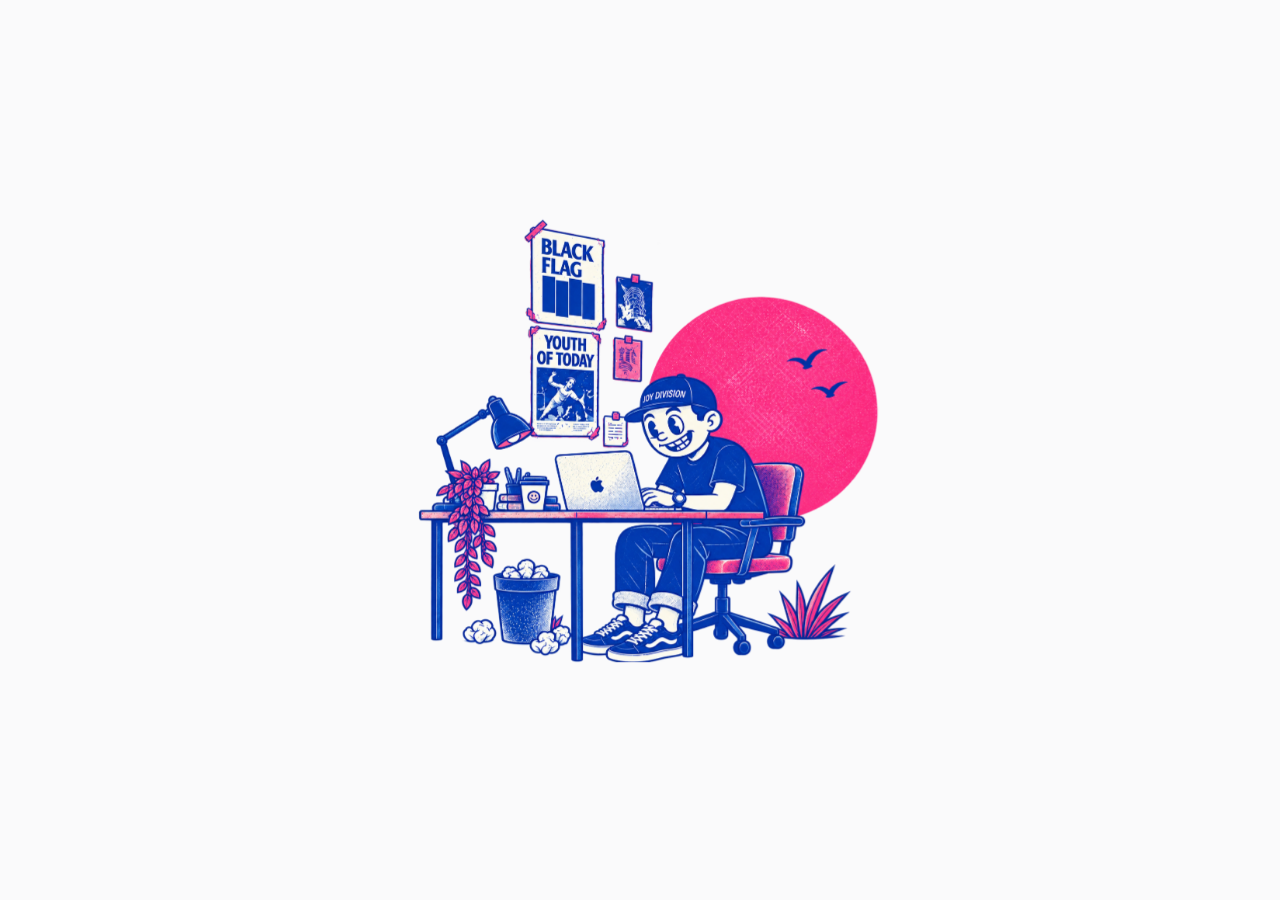
==== commit a70c025f: "Unify site backgrounds to FAFAFB" ====
--- a/index.html
+++ b/index.html
@@ -3,7 +3,7 @@
 <head>
 <meta charset="utf-8">
 <meta name="viewport" content="width=device-width,initial-scale=1">
-<meta name="theme-color" content="#f3f2ed">
+<meta name="theme-color" content="#fafafb">
 <title>Dion — Product Designer</title>
 <script>
 try{
@@ -21,19 +21,19 @@
 <link rel="preconnect" href="https://fonts.gstatic.com" crossorigin>
 <link href="https://fonts.googleapis.com/css2?family=Instrument+Sans:ital,wght@0,400;0,500;0,600;0,700;1,700&family=Inter:wght@500&display=swap" rel="stylesheet">
 <style>
-:root{--bg:#f3f2ed;--ink:#2b4d8e;--body:#2b4d8e;--muted:#66779d;--green:#2b4d8e;--orange:#c84b7e;--bar:#f3f2ed;--blue:#2b4d8e;--pink:#c84b7e}
+:root{--bg:#fafafb;--ink:#111d3a;--body:#1f3153;--muted:#66779d;--green:#2b4d8e;--orange:#c84b7e;--bar:#fafafb;--blue:#2b4d8e;--pink:#c84b7e}
 *{box-sizing:border-box}html,body{margin:0;min-height:100%;background:var(--bg);color:var(--ink)}
 body{font-family:"Instrument Sans",system-ui,sans-serif}
 .page{height:100svh;min-height:600px;display:flex;flex-direction:column;overflow:hidden}.page.page-enter .hero,.page.page-enter .modebar{opacity:0;transform:translateY(12px)}.page.page-enter.is-loaded .hero,.page.page-enter.is-loaded .modebar{opacity:1;transform:none;transition:opacity .58s ease,transform .62s cubic-bezier(.22,1,.36,1)}.page.page-enter.is-loaded .modebar{transition-delay:.08s}
 .nav{height:92px;flex:0 0 92px;padding:32px 80px;display:flex;align-items:center;justify-content:space-between}
-.logo{width:23px;height:28px;display:block;color:var(--blue)}.navlinks{display:flex;gap:48px}.nav a,.secondary{font-size:14px;font-weight:500;color:var(--muted);text-decoration:none}.navlinks a{position:relative;transition:color .22s ease}.navlinks a:hover,.navlinks a:focus-visible,.navlinks a.active{color:var(--ink)}.navlinks a::after{content:"";position:absolute;left:0;right:0;top:50%;height:3px;background:var(--pink);transform:scaleX(0);transform-origin:left center;transition:transform .62s cubic-bezier(.22,1,.36,1);transition-delay:0s;pointer-events:none}.navlinks a.active::after,.navlinks a.is-leaving::after{transform:scaleX(1);transition-delay:.18s}
+.logo{width:23px;height:28px;display:block;color:var(--blue)}.navlinks{display:flex;gap:48px}.nav a{font-size:14px;font-weight:500;color:var(--muted);text-decoration:none}.secondary{font-size:14px;font-weight:600;color:var(--blue);text-decoration:none}.navlinks a{position:relative;transition:color .22s ease}.navlinks a:hover,.navlinks a:focus-visible,.navlinks a.active{color:var(--ink)}.navlinks a::after{content:"";position:absolute;left:0;right:0;top:50%;height:3px;background:var(--pink);transform:scaleX(0);transform-origin:left center;transition:transform .62s cubic-bezier(.22,1,.36,1);transition-delay:0s;pointer-events:none}.navlinks a.active::after,.navlinks a.is-leaving::after{transform:scaleX(1);transition-delay:.18s}
 .hero{flex:1;min-height:0;display:grid;grid-template-columns:minmax(300px,1fr) minmax(350px,1fr);gap:56px;align-items:center;padding:clamp(24px,5vh,72px) 80px}
 .art-stage{position:relative;width:100%;aspect-ratio:1312/1199;max-height:100%}.art{position:absolute;inset:0;width:100%;height:100%;object-fit:contain;display:block;opacity:0;transform:translateX(12px);transition:opacity .58s ease,transform .65s cubic-bezier(.22,1,.36,1);pointer-events:none}.art.is-active{opacity:1;transform:translateX(0);z-index:1}
 .copy{display:flex;flex-direction:column;gap:clamp(22px,3.2vh,40px);align-items:flex-start}.copy>h1,.copy>.intro,.copy>.actions{transition:opacity .3s ease,transform .42s cubic-bezier(.22,1,.36,1)}.hero.is-switching .copy>h1,.hero.is-switching .copy>.intro,.hero.is-switching .copy>.actions{opacity:0;transform:translateY(8px)}.hero.is-entering .copy>h1{animation:copyIn .42s .03s both cubic-bezier(.22,1,.36,1)}.hero.is-entering .copy>.intro{animation:copyIn .42s .09s both cubic-bezier(.22,1,.36,1)}.hero.is-entering .copy>.actions{animation:copyIn .42s .15s both cubic-bezier(.22,1,.36,1)}@keyframes copyIn{from{opacity:0;transform:translateY(8px)}to{opacity:1;transform:none}}@media(prefers-reduced-motion:reduce){.art,.copy>h1,.copy>.intro,.copy>.actions,.switch,.knob,.navlinks a,.navlinks a::after,.mode-nudge,.mode-nudge path{transition:none!important;animation:none!important}}
 h1{font-size:clamp(48px,4.45vw,64px);line-height:.95;letter-spacing:-.035em;margin:0;font-weight:700;max-width:612px}
 .accent-green{color:var(--green);font-style:italic}.accent-orange{color:var(--orange);font-style:italic}.strike{text-decoration:line-through}
 .intro{font-size:clamp(19px,1.67vw,24px);line-height:1.6;color:var(--body);margin:0;max-width:612px}
-.actions{display:flex;align-items:center;gap:24px}.primary{border:0;border-radius:4px;background:var(--blue);color:#fff;padding:14px 28px;font:600 14px "Instrument Sans",sans-serif;text-decoration:none;cursor:pointer}.secondary{font-weight:600;border:0;background:none;padding:0;cursor:pointer}
+.actions{display:flex;align-items:center;gap:24px}.primary{border:0;border-radius:4px;background:var(--ink);color:#fff;padding:14px 28px;font:600 14px "Instrument Sans",sans-serif;text-decoration:none;cursor:pointer}.secondary{font-weight:600;border:0;background:none;padding:0;cursor:pointer}
 .modebar{height:68px;flex:0 0 68px;background:var(--bar);display:flex;align-items:center;justify-content:center;position:relative}.mode-nudge{position:absolute;left:50%;bottom:52px;width:250px;text-align:center;transform:translateX(-50%) translateY(6px);opacity:0;visibility:hidden;pointer-events:none;color:#4b5563;font:500 16px/1.25 "Instrument Sans",sans-serif;font-style:italic;transition:opacity .5s ease,transform .55s cubic-bezier(.22,1,.36,1),visibility 0s linear .55s}.mode-nudge.is-visible{opacity:1;visibility:visible;transform:translateX(-50%) translateY(0);transition-delay:0s;animation:nudgeBob 1.8s .7s ease-in-out infinite}.mode-nudge svg{display:block;width:82px;height:38px;margin:3px auto 0;overflow:visible}.mode-nudge path{fill:none;stroke:currentColor;stroke-width:1.8;stroke-linecap:round;stroke-linejoin:round;stroke-dasharray:120;stroke-dashoffset:120}.mode-nudge.is-visible path{animation:nudgeDraw .8s .18s forwards cubic-bezier(.22,1,.36,1)}@keyframes nudgeDraw{to{stroke-dashoffset:0}}@keyframes nudgeBob{0%,100%{margin-bottom:0}50%{margin-bottom:5px}}
 .mode{display:flex;align-items:center;gap:16px;font:500 16px/24px Inter,sans-serif;letter-spacing:.08px}.mode-label{color:var(--muted);cursor:pointer;transition:color .22s ease}.mode-label:hover,.mode-label:focus-visible,.mode-label.is-active{color:var(--ink)}
 .switch{width:68px;height:36px;padding:2px;border:0;border-radius:999px;background:#e1e5ed;display:flex;align-items:center;cursor:pointer;transition:background .28s ease}.switch:hover{background:rgba(37,99,235,.5)}.knob{width:32px;height:32px;border-radius:50%;background:#fff;box-shadow:0 1px 2px rgba(0,0,0,.15);display:grid;place-items:center;transform:translateX(0);transition:transform .2s}.knob:before{content:"×";font:500 20px/1 Inter;color:#6b7280}
@@ -64,7 +64,7 @@
 }
 
 /* Accessibility hardening */
-.skip-link{position:fixed;top:12px;left:12px;z-index:9999;padding:10px 14px;background:#2b4d8e;color:#fff;border-radius:6px;font:600 14px/1.2 "Instrument Sans",sans-serif;text-decoration:none;transform:translateY(-160%);transition:transform .2s ease}
+.skip-link{position:fixed;top:12px;left:12px;z-index:9999;padding:10px 14px;background:var(--ink);color:#fff;border-radius:6px;font:600 14px/1.2 "Instrument Sans",sans-serif;text-decoration:none;transform:translateY(-160%);transition:transform .2s ease}
 .skip-link:focus{transform:translateY(0)}
 a:focus-visible,button:focus-visible,[tabindex]:focus-visible{outline:3px solid #c84b7e;outline-offset:4px;border-radius:3px}
 @media(prefers-reduced-motion:reduce){html{scroll-behavior:auto!important}*,*::before,*::after{animation-duration:.01ms!important;animation-iteration-count:1!important;transition-duration:.01ms!important;transition-delay:0s!important}}
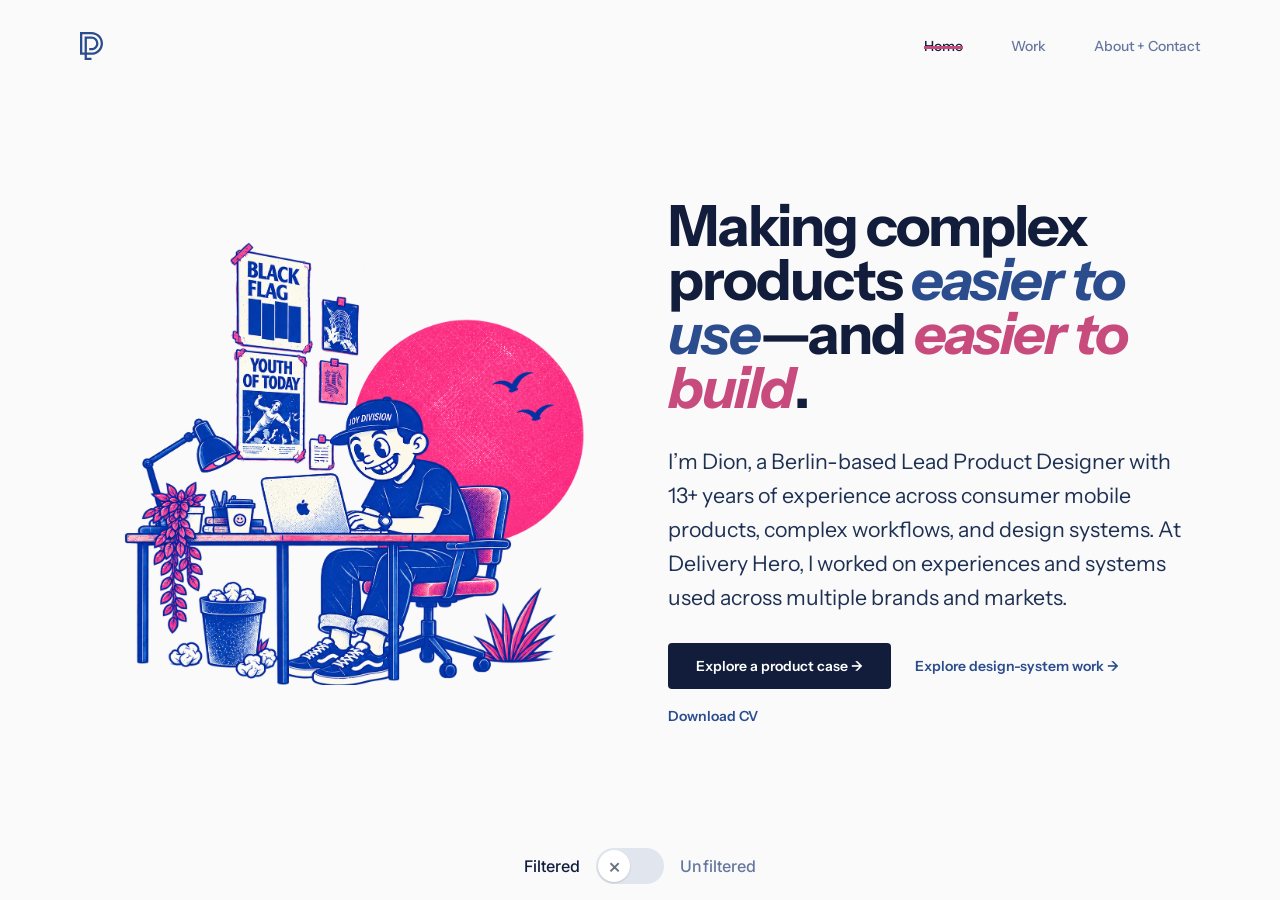
==== commit dd443d55: "Sharpen homepage positioning and feature strongest work first" ====
--- a/index.html
+++ b/index.html
@@ -5,15 +5,6 @@
 <meta name="viewport" content="width=device-width,initial-scale=1">
 <meta name="theme-color" content="#fafafb">
 <title>Dion — Product Designer</title>
-<script>
-try{
-  const reduceMotion=window.matchMedia("(prefers-reduced-motion: reduce)").matches;
-  if(!reduceMotion&&!sessionStorage.getItem("portfolioIntroSeen")){
-    document.documentElement.classList.add("first-visit-intro");
-    sessionStorage.setItem("portfolioIntroSeen","1");
-  }
-}catch(e){}
-</script>
 <link rel="preconnect" href="https://fonts.googleapis.com">
 <link rel="preload" as="image" href="/assets/pramadion-home-desk.webp" type="image/webp" fetchpriority="high">
 <link rel="preload" as="image" href="/assets/pramadion-home-skate.webp" type="image/webp">
@@ -33,7 +24,7 @@
 h1{font-size:clamp(48px,4.45vw,64px);line-height:.95;letter-spacing:-.035em;margin:0;font-weight:700;max-width:612px}
 .accent-green{color:var(--green);font-style:italic}.accent-orange{color:var(--orange);font-style:italic}.strike{text-decoration:line-through}
 .intro{font-size:clamp(19px,1.67vw,24px);line-height:1.6;color:var(--body);margin:0;max-width:612px}
-.actions{display:flex;align-items:center;gap:24px}.primary{border:0;border-radius:4px;background:var(--ink);color:#fff;padding:14px 28px;font:600 14px "Instrument Sans",sans-serif;text-decoration:none;cursor:pointer}.secondary{font-weight:600;border:0;background:none;padding:0;cursor:pointer}
+.actions{display:flex;align-items:center;gap:18px 24px;flex-wrap:wrap}.primary{border:0;border-radius:4px;background:var(--ink);color:#fff;padding:14px 28px;font:600 14px "Instrument Sans",sans-serif;text-decoration:none;cursor:pointer}.secondary{font-weight:600;border:0;background:none;padding:0;cursor:pointer}
 .modebar{height:68px;flex:0 0 68px;background:var(--bar);display:flex;align-items:center;justify-content:center;position:relative}.mode-nudge{position:absolute;left:50%;bottom:52px;width:250px;text-align:center;transform:translateX(-50%) translateY(6px);opacity:0;visibility:hidden;pointer-events:none;color:#4b5563;font:500 16px/1.25 "Instrument Sans",sans-serif;font-style:italic;transition:opacity .5s ease,transform .55s cubic-bezier(.22,1,.36,1),visibility 0s linear .55s}.mode-nudge.is-visible{opacity:1;visibility:visible;transform:translateX(-50%) translateY(0);transition-delay:0s;animation:nudgeBob 1.8s .7s ease-in-out infinite}.mode-nudge svg{display:block;width:82px;height:38px;margin:3px auto 0;overflow:visible}.mode-nudge path{fill:none;stroke:currentColor;stroke-width:1.8;stroke-linecap:round;stroke-linejoin:round;stroke-dasharray:120;stroke-dashoffset:120}.mode-nudge.is-visible path{animation:nudgeDraw .8s .18s forwards cubic-bezier(.22,1,.36,1)}@keyframes nudgeDraw{to{stroke-dashoffset:0}}@keyframes nudgeBob{0%,100%{margin-bottom:0}50%{margin-bottom:5px}}
 .mode{display:flex;align-items:center;gap:16px;font:500 16px/24px Inter,sans-serif;letter-spacing:.08px}.mode-label{color:var(--muted);cursor:pointer;transition:color .22s ease}.mode-label:hover,.mode-label:focus-visible,.mode-label.is-active{color:var(--ink)}
 .switch{width:68px;height:36px;padding:2px;border:0;border-radius:999px;background:#e1e5ed;display:flex;align-items:center;cursor:pointer;transition:background .28s ease}.switch:hover{background:rgba(37,99,235,.5)}.knob{width:32px;height:32px;border-radius:50%;background:#fff;box-shadow:0 1px 2px rgba(0,0,0,.15);display:grid;place-items:center;transform:translateX(0);transition:transform .2s}.knob:before{content:"×";font:500 20px/1 Inter;color:#6b7280}
@@ -74,51 +65,18 @@
 <svg class="logo" viewBox="0 0 23 28" role="img" aria-label="Dion" xmlns="http://www.w3.org/2000/svg"><path fill-rule="evenodd" clip-rule="evenodd" d="M11.5 0H0V22.8571H4.6V28H5.75H6.9H11.5V25.7143H6.9V22.8571H11.5C17.8513 22.8571 23 17.7404 23 11.4286C23 5.11675 17.8513 0 11.5 0ZM6.9 18.2857V20.5714H11.5C16.581 20.5714 20.7 16.4781 20.7 11.4286C20.7 6.37909 16.581 2.28571 11.5 2.28571H2.3V20.5714H4.6V18.2857V6.28571V4.57143H11.5C15.3108 4.57143 18.4 7.64149 18.4 11.4286C18.4 15.2157 15.3108 18.2857 11.5 18.2857H9.2V16H11.5C14.0405 16 16.1 13.9533 16.1 11.4286C16.1 8.90383 14.0405 6.85714 11.5 6.85714H6.9V13.1429V16V18.2857Z" fill="currentColor"/></svg>
 <nav class="navlinks" aria-label="Main navigation"><a class="active" href="/" aria-current="page">Home</a><a href="/work.html">Work</a><a href="/about.html">About + Contact</a></nav></header>
 <main id="main-content" class="hero"><div class="art-stage"><img id="artFiltered" class="art is-active" src="/assets/pramadion-home-desk.webp" alt="" fetchpriority="high" decoding="async"><img id="artUnfiltered" class="art" src="/assets/pramadion-home-skate.webp" alt="" loading="eager" decoding="async"></div>
-<section class="copy" aria-live="polite"><h1 id="headline">Designing <span class="accent-green">thoughtful</span> digital <span class="accent-orange">products</span>.</h1>
-<p class="intro" id="intro">Hi, I'm Dion - a Lead Product Designer based in Berlin with 13+ years of experience designing digital products across mobile and web.</p>
-<div class="actions"><a class="primary" id="workCta" href="/work.html">View selected work →</a><a class="secondary" id="cvCta" href="/assets/Dion_Pramadhan-Resume-2026.pdf" download>Download CV</a></div></section></main>
+<section class="copy" aria-live="polite"><h1 id="headline">Making complex products <span class="accent-green">easier to use</span>—and <span class="accent-orange">easier to build</span>.</h1>
+<p class="intro" id="intro">I’m Dion, a Berlin-based Lead Product Designer with 13+ years of experience across consumer mobile products, complex workflows, and design systems. At Delivery Hero, I worked on experiences and systems used across multiple brands and markets.</p>
+<div class="actions"><a class="primary" id="productCta" href="/app-consolidation.html">Explore a product case →</a><a class="secondary" id="systemCta" href="/bento-foundation.html">Explore design-system work →</a><a class="secondary" id="cvCta" href="/assets/Dion_Pramadhan-Resume-2026.pdf" download>Download CV</a></div></section></main>
 <footer class="modebar"><div id="modeNudge" class="mode-nudge" aria-hidden="true"><span id="nudgeText">Try the wild side.</span><svg id="nudgeArrow" viewBox="0 0 82 38" aria-hidden="true"><path d="M3 4 C 24 5, 48 8, 60 24 C 65 30, 68 33, 76 34 M 67 27 L 76 34 L 68 37"/></svg></div><div class="mode"><span id="filteredLabel" class="mode-label is-active" role="button" tabindex="0">Filtered</span><button id="modeSwitch" class="switch" type="button" role="switch" aria-checked="false" aria-label="Toggle unfiltered mode"><span class="knob"></span></button><span id="unfilteredLabel" class="mode-label" role="button" tabindex="0">Unfiltered</span></div></footer></div>
 <script>
 const pageEl=document.querySelector(".page");
-const isFirstVisitIntro=document.documentElement.classList.contains("first-visit-intro");
-if(isFirstVisitIntro){
-  const stage=document.querySelector(".art-stage");
-  const positionIntroArt=()=>{
-    if(window.matchMedia("(max-width: 900px)").matches){
-      stage.style.setProperty("--intro-x","0px");
-      stage.style.setProperty("--intro-y","0px");
-      return;
-    }
-    const rect=stage.getBoundingClientRect();
-    const dx=(window.innerWidth/2)-(rect.left+rect.width/2);
-    const dy=(window.innerHeight/2)-(rect.top+rect.height/2);
-    stage.style.setProperty("--intro-x",dx+"px");
-    stage.style.setProperty("--intro-y",dy+"px");
-  };
-  positionIntroArt();
-  requestAnimationFrame(()=>requestAnimationFrame(()=>{
-    setTimeout(()=>{
-      document.documentElement.classList.add("intro-art-visible");
-      setTimeout(()=>document.documentElement.classList.add("intro-art-settled"),820);
-      setTimeout(()=>document.documentElement.classList.add("intro-content-visible"),1450);
-      setTimeout(()=>document.documentElement.classList.add("intro-chrome-visible"),2250);
-      setTimeout(()=>{
-        document.documentElement.classList.remove("first-visit-intro","intro-art-visible","intro-art-settled","intro-content-visible","intro-chrome-visible");
-        stage.style.removeProperty("--intro-x");
-        stage.style.removeProperty("--intro-y");
-        pageEl.classList.add("is-loaded");
-      },3350);
-    },320);
-  }));
-}else{
-  requestAnimationFrame(()=>requestAnimationFrame(()=>pageEl.classList.add("is-loaded")));
-}
-const filtered={art:"/assets/pramadion-home-desk.webp",headline:'Designing <span class="accent-green">thoughtful</span> digital <span class="accent-orange">products</span>.',intro:"Hi, I'm Dion - a Lead Product Designer based in Berlin with 13+ years of experience designing digital products across mobile and web.",work:"View selected work →",cv:"Download CV"};
-const unfiltered={art:"/assets/pramadion-home-skate.webp",headline:'Designing <span class="accent-green strike">fucking</span><span class="accent-green"> useful</span> digital <span class="accent-orange strike">shit</span>.',intro:"Hi, I’m Dion. I’ve spent 13+ years designing digital shit, arguing about edge cases, fixing things nobody thought about, and occasionally moving rectangles around until everyone agrees.",work:"Fine, show me the work →",cv:"Another goddamn CV"};
-const sw=document.getElementById("modeSwitch"),modeNudge=document.getElementById("modeNudge"),nudgeArrow=document.getElementById("nudgeArrow"),nudgeText=document.getElementById("nudgeText"),filteredLabel=document.getElementById("filteredLabel"),unfilteredLabel=document.getElementById("unfilteredLabel"),hero=document.querySelector(".hero"),artFiltered=document.getElementById("artFiltered"),artUnfiltered=document.getElementById("artUnfiltered"),headline=document.getElementById("headline"),intro=document.getElementById("intro"),work=document.getElementById("workCta"),cv=document.getElementById("cvCta");let isUnfiltered=false,isAnimating=false,nudgeTimer=null,nudgeHideTimer=null;
+requestAnimationFrame(()=>requestAnimationFrame(()=>pageEl.classList.add("is-loaded")));
+const filtered={art:"/assets/pramadion-home-desk.webp",headline:'Making complex products <span class="accent-green">easier to use</span>—and <span class="accent-orange">easier to build</span>.',intro:"I’m Dion, a Berlin-based Lead Product Designer with 13+ years of experience across consumer mobile products, complex workflows, and design systems. At Delivery Hero, I worked on experiences and systems used across multiple brands and markets.",product:"Explore a product case →",system:"Explore design-system work →",cv:"Download CV"};
+const unfiltered={art:"/assets/pramadion-home-skate.webp",headline:'Designing <span class="accent-green strike">fucking</span><span class="accent-green"> useful</span> digital <span class="accent-orange strike">shit</span>.',intro:"Hi, I’m Dion. I’ve spent 13+ years designing digital shit, arguing about edge cases, fixing things nobody thought about, and occasionally moving rectangles around until everyone agrees.",product:"Show me the product mess →",system:"Show me the system work →",cv:"Another goddamn CV"};
+const sw=document.getElementById("modeSwitch"),modeNudge=document.getElementById("modeNudge"),nudgeArrow=document.getElementById("nudgeArrow"),nudgeText=document.getElementById("nudgeText"),filteredLabel=document.getElementById("filteredLabel"),unfilteredLabel=document.getElementById("unfilteredLabel"),hero=document.querySelector(".hero"),artFiltered=document.getElementById("artFiltered"),artUnfiltered=document.getElementById("artUnfiltered"),headline=document.getElementById("headline"),intro=document.getElementById("intro"),product=document.getElementById("productCta"),system=document.getElementById("systemCta"),cv=document.getElementById("cvCta");let isUnfiltered=false,isAnimating=false,nudgeTimer=null,nudgeHideTimer=null;
 
-const hideNudge=()=>{clearTimeout(nudgeHideTimer);modeNudge.classList.remove("is-visible")};const nudgeCopy=()=>isUnfiltered?"Back to the professional side.":"Try the wild side.";const scheduleNudge=(delay=11000)=>{clearTimeout(nudgeTimer);nudgeTimer=setTimeout(()=>{showNudge(nudgeCopy(),4200)},delay)};const showNudge=(text,duration=4200)=>{hideNudge();nudgeText.textContent=text;nudgeArrow.style.transform=isUnfiltered?"scaleX(-1)":"none";requestAnimationFrame(()=>modeNudge.classList.add("is-visible"));nudgeHideTimer=setTimeout(()=>{hideNudge();scheduleNudge(11000)},duration)};scheduleNudge(isFirstVisitIntro?7300:3000);
-sw.addEventListener("click",()=>{if(isAnimating)return;clearTimeout(nudgeTimer);hideNudge();isAnimating=true;isUnfiltered=!isUnfiltered;const s=isUnfiltered?unfiltered:filtered;document.body.classList.toggle("unfiltered",isUnfiltered);sw.setAttribute("aria-checked",String(isUnfiltered));filteredLabel.classList.toggle("is-active",!isUnfiltered);unfilteredLabel.classList.toggle("is-active",isUnfiltered);hero.classList.remove("is-entering");hero.classList.add("is-switching");setTimeout(()=>{artFiltered.classList.toggle("is-active",!isUnfiltered);artUnfiltered.classList.toggle("is-active",isUnfiltered);headline.innerHTML=s.headline;intro.textContent=s.intro;work.textContent=s.work;cv.textContent=s.cv;hero.classList.remove("is-switching");void hero.offsetWidth;hero.classList.add("is-entering");setTimeout(()=>{hero.classList.remove("is-entering");isAnimating=false;nudgeTimer=setTimeout(()=>showNudge(nudgeCopy(),4500),1500)},620)},260);});
+const hideNudge=()=>{clearTimeout(nudgeHideTimer);modeNudge.classList.remove("is-visible")};const nudgeCopy=()=>isUnfiltered?"Back to the professional side.":"Try the wild side.";const scheduleNudge=(delay=11000)=>{clearTimeout(nudgeTimer);nudgeTimer=setTimeout(()=>{showNudge(nudgeCopy(),4200)},delay)};const showNudge=(text,duration=4200)=>{hideNudge();nudgeText.textContent=text;nudgeArrow.style.transform=isUnfiltered?"scaleX(-1)":"none";requestAnimationFrame(()=>modeNudge.classList.add("is-visible"));nudgeHideTimer=setTimeout(()=>{hideNudge();scheduleNudge(11000)},duration)};scheduleNudge(3000);
+sw.addEventListener("click",()=>{if(isAnimating)return;clearTimeout(nudgeTimer);hideNudge();isAnimating=true;isUnfiltered=!isUnfiltered;const s=isUnfiltered?unfiltered:filtered;document.body.classList.toggle("unfiltered",isUnfiltered);sw.setAttribute("aria-checked",String(isUnfiltered));filteredLabel.classList.toggle("is-active",!isUnfiltered);unfilteredLabel.classList.toggle("is-active",isUnfiltered);hero.classList.remove("is-entering");hero.classList.add("is-switching");setTimeout(()=>{artFiltered.classList.toggle("is-active",!isUnfiltered);artUnfiltered.classList.toggle("is-active",isUnfiltered);headline.innerHTML=s.headline;intro.textContent=s.intro;product.textContent=s.product;system.textContent=s.system;cv.textContent=s.cv;hero.classList.remove("is-switching");void hero.offsetWidth;hero.classList.add("is-entering");setTimeout(()=>{hero.classList.remove("is-entering");isAnimating=false;nudgeTimer=setTimeout(()=>showNudge(nudgeCopy(),4500),1500)},620)},260);});
 const setMode=wantUnfiltered=>{if(isAnimating||isUnfiltered===wantUnfiltered)return;sw.click()};filteredLabel.addEventListener("click",()=>setMode(false));unfilteredLabel.addEventListener("click",()=>setMode(true));filteredLabel.addEventListener("keydown",e=>{if(e.key==="Enter"||e.key===" "){e.preventDefault();setMode(false)}});unfilteredLabel.addEventListener("keydown",e=>{if(e.key==="Enter"||e.key===" "){e.preventDefault();setMode(true)}});
-document.querySelectorAll(".navlinks a:not(.active)").forEach(link=>{link.addEventListener("click",e=>{const href=link.getAttribute("href");if(!href||href.startsWith("mailto:"))return;e.preventDefault();document.querySelectorAll(".navlinks a").forEach(a=>a.classList.remove("active","is-leaving"));link.classList.add("active","is-leaving");const page=document.querySelector(".page");setTimeout(()=>page&&page.classList.add("is-page-leaving"),260);setTimeout(()=>{if(href.startsWith("#")){const target=document.querySelector(href);if(target)target.scrollIntoView({behavior:"smooth"});else location.href=href}else location.href=href},980)})});
 </script></body></html>
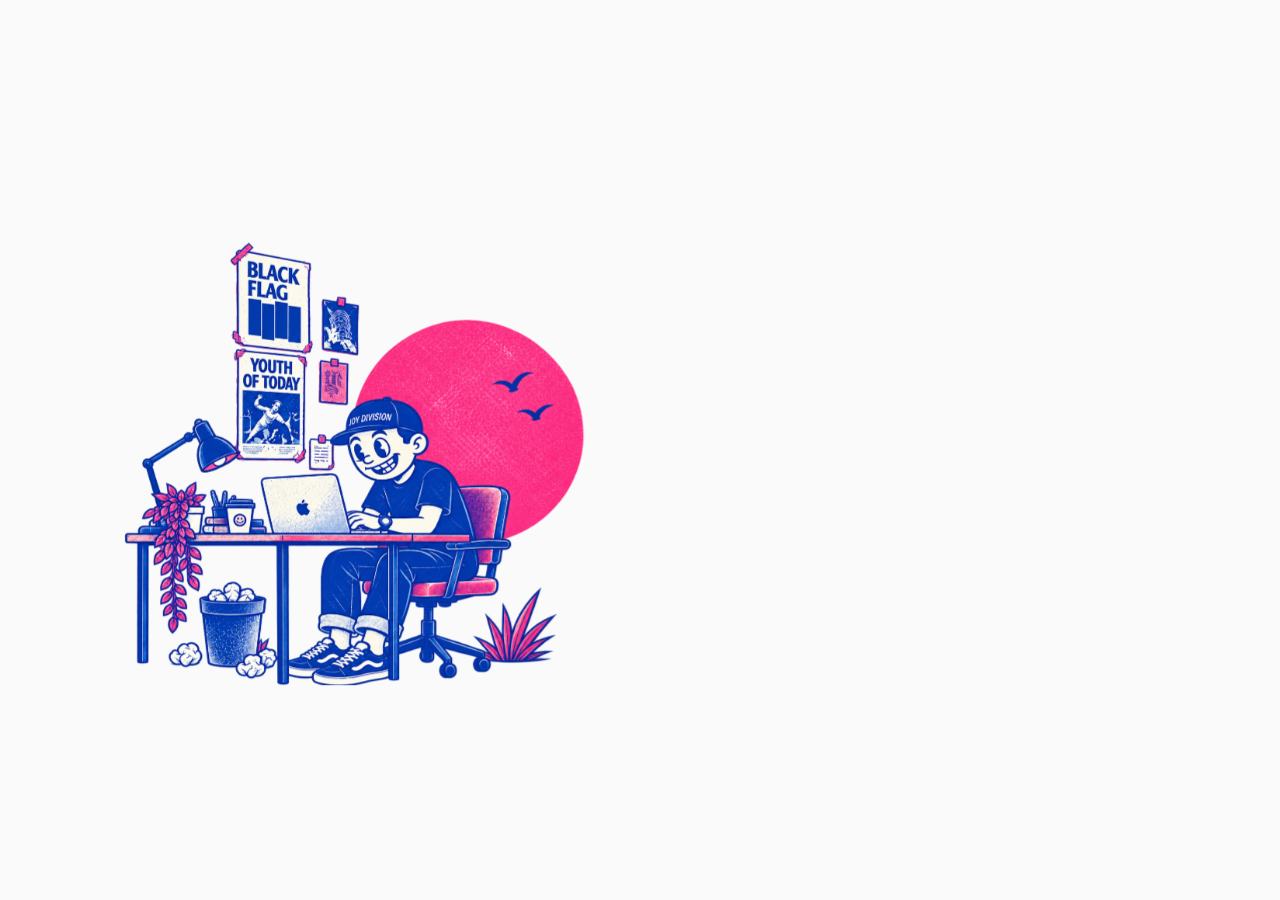
==== commit 84badd73: "Revert portfolio content brief changes" ====
--- a/index.html
+++ b/index.html
@@ -5,6 +5,15 @@
 <meta name="viewport" content="width=device-width,initial-scale=1">
 <meta name="theme-color" content="#fafafb">
 <title>Dion — Product Designer</title>
+<script>
+try{
+  const reduceMotion=window.matchMedia("(prefers-reduced-motion: reduce)").matches;
+  if(!reduceMotion&&!sessionStorage.getItem("portfolioIntroSeen")){
+    document.documentElement.classList.add("first-visit-intro");
+    sessionStorage.setItem("portfolioIntroSeen","1");
+  }
+}catch(e){}
+</script>
 <link rel="preconnect" href="https://fonts.googleapis.com">
 <link rel="preload" as="image" href="/assets/pramadion-home-desk.webp" type="image/webp" fetchpriority="high">
 <link rel="preload" as="image" href="/assets/pramadion-home-skate.webp" type="image/webp">
@@ -24,7 +33,7 @@
 h1{font-size:clamp(48px,4.45vw,64px);line-height:.95;letter-spacing:-.035em;margin:0;font-weight:700;max-width:612px}
 .accent-green{color:var(--green);font-style:italic}.accent-orange{color:var(--orange);font-style:italic}.strike{text-decoration:line-through}
 .intro{font-size:clamp(19px,1.67vw,24px);line-height:1.6;color:var(--body);margin:0;max-width:612px}
-.actions{display:flex;align-items:center;gap:18px 24px;flex-wrap:wrap}.primary{border:0;border-radius:4px;background:var(--ink);color:#fff;padding:14px 28px;font:600 14px "Instrument Sans",sans-serif;text-decoration:none;cursor:pointer}.secondary{font-weight:600;border:0;background:none;padding:0;cursor:pointer}
+.actions{display:flex;align-items:center;gap:24px}.primary{border:0;border-radius:4px;background:var(--ink);color:#fff;padding:14px 28px;font:600 14px "Instrument Sans",sans-serif;text-decoration:none;cursor:pointer}.secondary{font-weight:600;border:0;background:none;padding:0;cursor:pointer}
 .modebar{height:68px;flex:0 0 68px;background:var(--bar);display:flex;align-items:center;justify-content:center;position:relative}.mode-nudge{position:absolute;left:50%;bottom:52px;width:250px;text-align:center;transform:translateX(-50%) translateY(6px);opacity:0;visibility:hidden;pointer-events:none;color:#4b5563;font:500 16px/1.25 "Instrument Sans",sans-serif;font-style:italic;transition:opacity .5s ease,transform .55s cubic-bezier(.22,1,.36,1),visibility 0s linear .55s}.mode-nudge.is-visible{opacity:1;visibility:visible;transform:translateX(-50%) translateY(0);transition-delay:0s;animation:nudgeBob 1.8s .7s ease-in-out infinite}.mode-nudge svg{display:block;width:82px;height:38px;margin:3px auto 0;overflow:visible}.mode-nudge path{fill:none;stroke:currentColor;stroke-width:1.8;stroke-linecap:round;stroke-linejoin:round;stroke-dasharray:120;stroke-dashoffset:120}.mode-nudge.is-visible path{animation:nudgeDraw .8s .18s forwards cubic-bezier(.22,1,.36,1)}@keyframes nudgeDraw{to{stroke-dashoffset:0}}@keyframes nudgeBob{0%,100%{margin-bottom:0}50%{margin-bottom:5px}}
 .mode{display:flex;align-items:center;gap:16px;font:500 16px/24px Inter,sans-serif;letter-spacing:.08px}.mode-label{color:var(--muted);cursor:pointer;transition:color .22s ease}.mode-label:hover,.mode-label:focus-visible,.mode-label.is-active{color:var(--ink)}
 .switch{width:68px;height:36px;padding:2px;border:0;border-radius:999px;background:#e1e5ed;display:flex;align-items:center;cursor:pointer;transition:background .28s ease}.switch:hover{background:rgba(37,99,235,.5)}.knob{width:32px;height:32px;border-radius:50%;background:#fff;box-shadow:0 1px 2px rgba(0,0,0,.15);display:grid;place-items:center;transform:translateX(0);transition:transform .2s}.knob:before{content:"×";font:500 20px/1 Inter;color:#6b7280}
@@ -65,18 +74,51 @@
 <svg class="logo" viewBox="0 0 23 28" role="img" aria-label="Dion" xmlns="http://www.w3.org/2000/svg"><path fill-rule="evenodd" clip-rule="evenodd" d="M11.5 0H0V22.8571H4.6V28H5.75H6.9H11.5V25.7143H6.9V22.8571H11.5C17.8513 22.8571 23 17.7404 23 11.4286C23 5.11675 17.8513 0 11.5 0ZM6.9 18.2857V20.5714H11.5C16.581 20.5714 20.7 16.4781 20.7 11.4286C20.7 6.37909 16.581 2.28571 11.5 2.28571H2.3V20.5714H4.6V18.2857V6.28571V4.57143H11.5C15.3108 4.57143 18.4 7.64149 18.4 11.4286C18.4 15.2157 15.3108 18.2857 11.5 18.2857H9.2V16H11.5C14.0405 16 16.1 13.9533 16.1 11.4286C16.1 8.90383 14.0405 6.85714 11.5 6.85714H6.9V13.1429V16V18.2857Z" fill="currentColor"/></svg>
 <nav class="navlinks" aria-label="Main navigation"><a class="active" href="/" aria-current="page">Home</a><a href="/work.html">Work</a><a href="/about.html">About + Contact</a></nav></header>
 <main id="main-content" class="hero"><div class="art-stage"><img id="artFiltered" class="art is-active" src="/assets/pramadion-home-desk.webp" alt="" fetchpriority="high" decoding="async"><img id="artUnfiltered" class="art" src="/assets/pramadion-home-skate.webp" alt="" loading="eager" decoding="async"></div>
-<section class="copy" aria-live="polite"><h1 id="headline">Making complex products <span class="accent-green">easier to use</span>—and <span class="accent-orange">easier to build</span>.</h1>
-<p class="intro" id="intro">I’m Dion, a Berlin-based Lead Product Designer with 13+ years of experience across consumer mobile products, complex workflows, and design systems. At Delivery Hero, I worked on experiences and systems used across multiple brands and markets.</p>
-<div class="actions"><a class="primary" id="productCta" href="/app-consolidation.html">Explore a product case →</a><a class="secondary" id="systemCta" href="/bento-foundation.html">Explore design-system work →</a><a class="secondary" id="cvCta" href="/assets/Dion_Pramadhan-Resume-2026.pdf" download>Download CV</a></div></section></main>
+<section class="copy" aria-live="polite"><h1 id="headline">Designing <span class="accent-green">thoughtful</span> digital <span class="accent-orange">products</span>.</h1>
+<p class="intro" id="intro">Hi, I'm Dion - a Lead Product Designer based in Berlin with 13+ years of experience designing digital products across mobile and web.</p>
+<div class="actions"><a class="primary" id="workCta" href="/work.html">View selected work →</a><a class="secondary" id="cvCta" href="/assets/Dion_Pramadhan-Resume-2026.pdf" download>Download CV</a></div></section></main>
 <footer class="modebar"><div id="modeNudge" class="mode-nudge" aria-hidden="true"><span id="nudgeText">Try the wild side.</span><svg id="nudgeArrow" viewBox="0 0 82 38" aria-hidden="true"><path d="M3 4 C 24 5, 48 8, 60 24 C 65 30, 68 33, 76 34 M 67 27 L 76 34 L 68 37"/></svg></div><div class="mode"><span id="filteredLabel" class="mode-label is-active" role="button" tabindex="0">Filtered</span><button id="modeSwitch" class="switch" type="button" role="switch" aria-checked="false" aria-label="Toggle unfiltered mode"><span class="knob"></span></button><span id="unfilteredLabel" class="mode-label" role="button" tabindex="0">Unfiltered</span></div></footer></div>
 <script>
 const pageEl=document.querySelector(".page");
-requestAnimationFrame(()=>requestAnimationFrame(()=>pageEl.classList.add("is-loaded")));
-const filtered={art:"/assets/pramadion-home-desk.webp",headline:'Making complex products <span class="accent-green">easier to use</span>—and <span class="accent-orange">easier to build</span>.',intro:"I’m Dion, a Berlin-based Lead Product Designer with 13+ years of experience across consumer mobile products, complex workflows, and design systems. At Delivery Hero, I worked on experiences and systems used across multiple brands and markets.",product:"Explore a product case →",system:"Explore design-system work →",cv:"Download CV"};
-const unfiltered={art:"/assets/pramadion-home-skate.webp",headline:'Designing <span class="accent-green strike">fucking</span><span class="accent-green"> useful</span> digital <span class="accent-orange strike">shit</span>.',intro:"Hi, I’m Dion. I’ve spent 13+ years designing digital shit, arguing about edge cases, fixing things nobody thought about, and occasionally moving rectangles around until everyone agrees.",product:"Show me the product mess →",system:"Show me the system work →",cv:"Another goddamn CV"};
-const sw=document.getElementById("modeSwitch"),modeNudge=document.getElementById("modeNudge"),nudgeArrow=document.getElementById("nudgeArrow"),nudgeText=document.getElementById("nudgeText"),filteredLabel=document.getElementById("filteredLabel"),unfilteredLabel=document.getElementById("unfilteredLabel"),hero=document.querySelector(".hero"),artFiltered=document.getElementById("artFiltered"),artUnfiltered=document.getElementById("artUnfiltered"),headline=document.getElementById("headline"),intro=document.getElementById("intro"),product=document.getElementById("productCta"),system=document.getElementById("systemCta"),cv=document.getElementById("cvCta");let isUnfiltered=false,isAnimating=false,nudgeTimer=null,nudgeHideTimer=null;
+const isFirstVisitIntro=document.documentElement.classList.contains("first-visit-intro");
+if(isFirstVisitIntro){
+  const stage=document.querySelector(".art-stage");
+  const positionIntroArt=()=>{
+    if(window.matchMedia("(max-width: 900px)").matches){
+      stage.style.setProperty("--intro-x","0px");
+      stage.style.setProperty("--intro-y","0px");
+      return;
+    }
+    const rect=stage.getBoundingClientRect();
+    const dx=(window.innerWidth/2)-(rect.left+rect.width/2);
+    const dy=(window.innerHeight/2)-(rect.top+rect.height/2);
+    stage.style.setProperty("--intro-x",dx+"px");
+    stage.style.setProperty("--intro-y",dy+"px");
+  };
+  positionIntroArt();
+  requestAnimationFrame(()=>requestAnimationFrame(()=>{
+    setTimeout(()=>{
+      document.documentElement.classList.add("intro-art-visible");
+      setTimeout(()=>document.documentElement.classList.add("intro-art-settled"),820);
+      setTimeout(()=>document.documentElement.classList.add("intro-content-visible"),1450);
+      setTimeout(()=>document.documentElement.classList.add("intro-chrome-visible"),2250);
+      setTimeout(()=>{
+        document.documentElement.classList.remove("first-visit-intro","intro-art-visible","intro-art-settled","intro-content-visible","intro-chrome-visible");
+        stage.style.removeProperty("--intro-x");
+        stage.style.removeProperty("--intro-y");
+        pageEl.classList.add("is-loaded");
+      },3350);
+    },320);
+  }));
+}else{
+  requestAnimationFrame(()=>requestAnimationFrame(()=>pageEl.classList.add("is-loaded")));
+}
+const filtered={art:"/assets/pramadion-home-desk.webp",headline:'Designing <span class="accent-green">thoughtful</span> digital <span class="accent-orange">products</span>.',intro:"Hi, I'm Dion - a Lead Product Designer based in Berlin with 13+ years of experience designing digital products across mobile and web.",work:"View selected work →",cv:"Download CV"};
+const unfiltered={art:"/assets/pramadion-home-skate.webp",headline:'Designing <span class="accent-green strike">fucking</span><span class="accent-green"> useful</span> digital <span class="accent-orange strike">shit</span>.',intro:"Hi, I’m Dion. I’ve spent 13+ years designing digital shit, arguing about edge cases, fixing things nobody thought about, and occasionally moving rectangles around until everyone agrees.",work:"Fine, show me the work →",cv:"Another goddamn CV"};
+const sw=document.getElementById("modeSwitch"),modeNudge=document.getElementById("modeNudge"),nudgeArrow=document.getElementById("nudgeArrow"),nudgeText=document.getElementById("nudgeText"),filteredLabel=document.getElementById("filteredLabel"),unfilteredLabel=document.getElementById("unfilteredLabel"),hero=document.querySelector(".hero"),artFiltered=document.getElementById("artFiltered"),artUnfiltered=document.getElementById("artUnfiltered"),headline=document.getElementById("headline"),intro=document.getElementById("intro"),work=document.getElementById("workCta"),cv=document.getElementById("cvCta");let isUnfiltered=false,isAnimating=false,nudgeTimer=null,nudgeHideTimer=null;
 
-const hideNudge=()=>{clearTimeout(nudgeHideTimer);modeNudge.classList.remove("is-visible")};const nudgeCopy=()=>isUnfiltered?"Back to the professional side.":"Try the wild side.";const scheduleNudge=(delay=11000)=>{clearTimeout(nudgeTimer);nudgeTimer=setTimeout(()=>{showNudge(nudgeCopy(),4200)},delay)};const showNudge=(text,duration=4200)=>{hideNudge();nudgeText.textContent=text;nudgeArrow.style.transform=isUnfiltered?"scaleX(-1)":"none";requestAnimationFrame(()=>modeNudge.classList.add("is-visible"));nudgeHideTimer=setTimeout(()=>{hideNudge();scheduleNudge(11000)},duration)};scheduleNudge(3000);
-sw.addEventListener("click",()=>{if(isAnimating)return;clearTimeout(nudgeTimer);hideNudge();isAnimating=true;isUnfiltered=!isUnfiltered;const s=isUnfiltered?unfiltered:filtered;document.body.classList.toggle("unfiltered",isUnfiltered);sw.setAttribute("aria-checked",String(isUnfiltered));filteredLabel.classList.toggle("is-active",!isUnfiltered);unfilteredLabel.classList.toggle("is-active",isUnfiltered);hero.classList.remove("is-entering");hero.classList.add("is-switching");setTimeout(()=>{artFiltered.classList.toggle("is-active",!isUnfiltered);artUnfiltered.classList.toggle("is-active",isUnfiltered);headline.innerHTML=s.headline;intro.textContent=s.intro;product.textContent=s.product;system.textContent=s.system;cv.textContent=s.cv;hero.classList.remove("is-switching");void hero.offsetWidth;hero.classList.add("is-entering");setTimeout(()=>{hero.classList.remove("is-entering");isAnimating=false;nudgeTimer=setTimeout(()=>showNudge(nudgeCopy(),4500),1500)},620)},260);});
+const hideNudge=()=>{clearTimeout(nudgeHideTimer);modeNudge.classList.remove("is-visible")};const nudgeCopy=()=>isUnfiltered?"Back to the professional side.":"Try the wild side.";const scheduleNudge=(delay=11000)=>{clearTimeout(nudgeTimer);nudgeTimer=setTimeout(()=>{showNudge(nudgeCopy(),4200)},delay)};const showNudge=(text,duration=4200)=>{hideNudge();nudgeText.textContent=text;nudgeArrow.style.transform=isUnfiltered?"scaleX(-1)":"none";requestAnimationFrame(()=>modeNudge.classList.add("is-visible"));nudgeHideTimer=setTimeout(()=>{hideNudge();scheduleNudge(11000)},duration)};scheduleNudge(isFirstVisitIntro?7300:3000);
+sw.addEventListener("click",()=>{if(isAnimating)return;clearTimeout(nudgeTimer);hideNudge();isAnimating=true;isUnfiltered=!isUnfiltered;const s=isUnfiltered?unfiltered:filtered;document.body.classList.toggle("unfiltered",isUnfiltered);sw.setAttribute("aria-checked",String(isUnfiltered));filteredLabel.classList.toggle("is-active",!isUnfiltered);unfilteredLabel.classList.toggle("is-active",isUnfiltered);hero.classList.remove("is-entering");hero.classList.add("is-switching");setTimeout(()=>{artFiltered.classList.toggle("is-active",!isUnfiltered);artUnfiltered.classList.toggle("is-active",isUnfiltered);headline.innerHTML=s.headline;intro.textContent=s.intro;work.textContent=s.work;cv.textContent=s.cv;hero.classList.remove("is-switching");void hero.offsetWidth;hero.classList.add("is-entering");setTimeout(()=>{hero.classList.remove("is-entering");isAnimating=false;nudgeTimer=setTimeout(()=>showNudge(nudgeCopy(),4500),1500)},620)},260);});
 const setMode=wantUnfiltered=>{if(isAnimating||isUnfiltered===wantUnfiltered)return;sw.click()};filteredLabel.addEventListener("click",()=>setMode(false));unfilteredLabel.addEventListener("click",()=>setMode(true));filteredLabel.addEventListener("keydown",e=>{if(e.key==="Enter"||e.key===" "){e.preventDefault();setMode(false)}});unfilteredLabel.addEventListener("keydown",e=>{if(e.key==="Enter"||e.key===" "){e.preventDefault();setMode(true)}});
+document.querySelectorAll(".navlinks a:not(.active)").forEach(link=>{link.addEventListener("click",e=>{const href=link.getAttribute("href");if(!href||href.startsWith("mailto:"))return;e.preventDefault();document.querySelectorAll(".navlinks a").forEach(a=>a.classList.remove("active","is-leaving"));link.classList.add("active","is-leaving");const page=document.querySelector(".page");setTimeout(()=>page&&page.classList.add("is-page-leaving"),260);setTimeout(()=>{if(href.startsWith("#")){const target=document.querySelector(href);if(target)target.scrollIntoView({behavior:"smooth"});else location.href=href}else location.href=href},980)})});
 </script></body></html>
